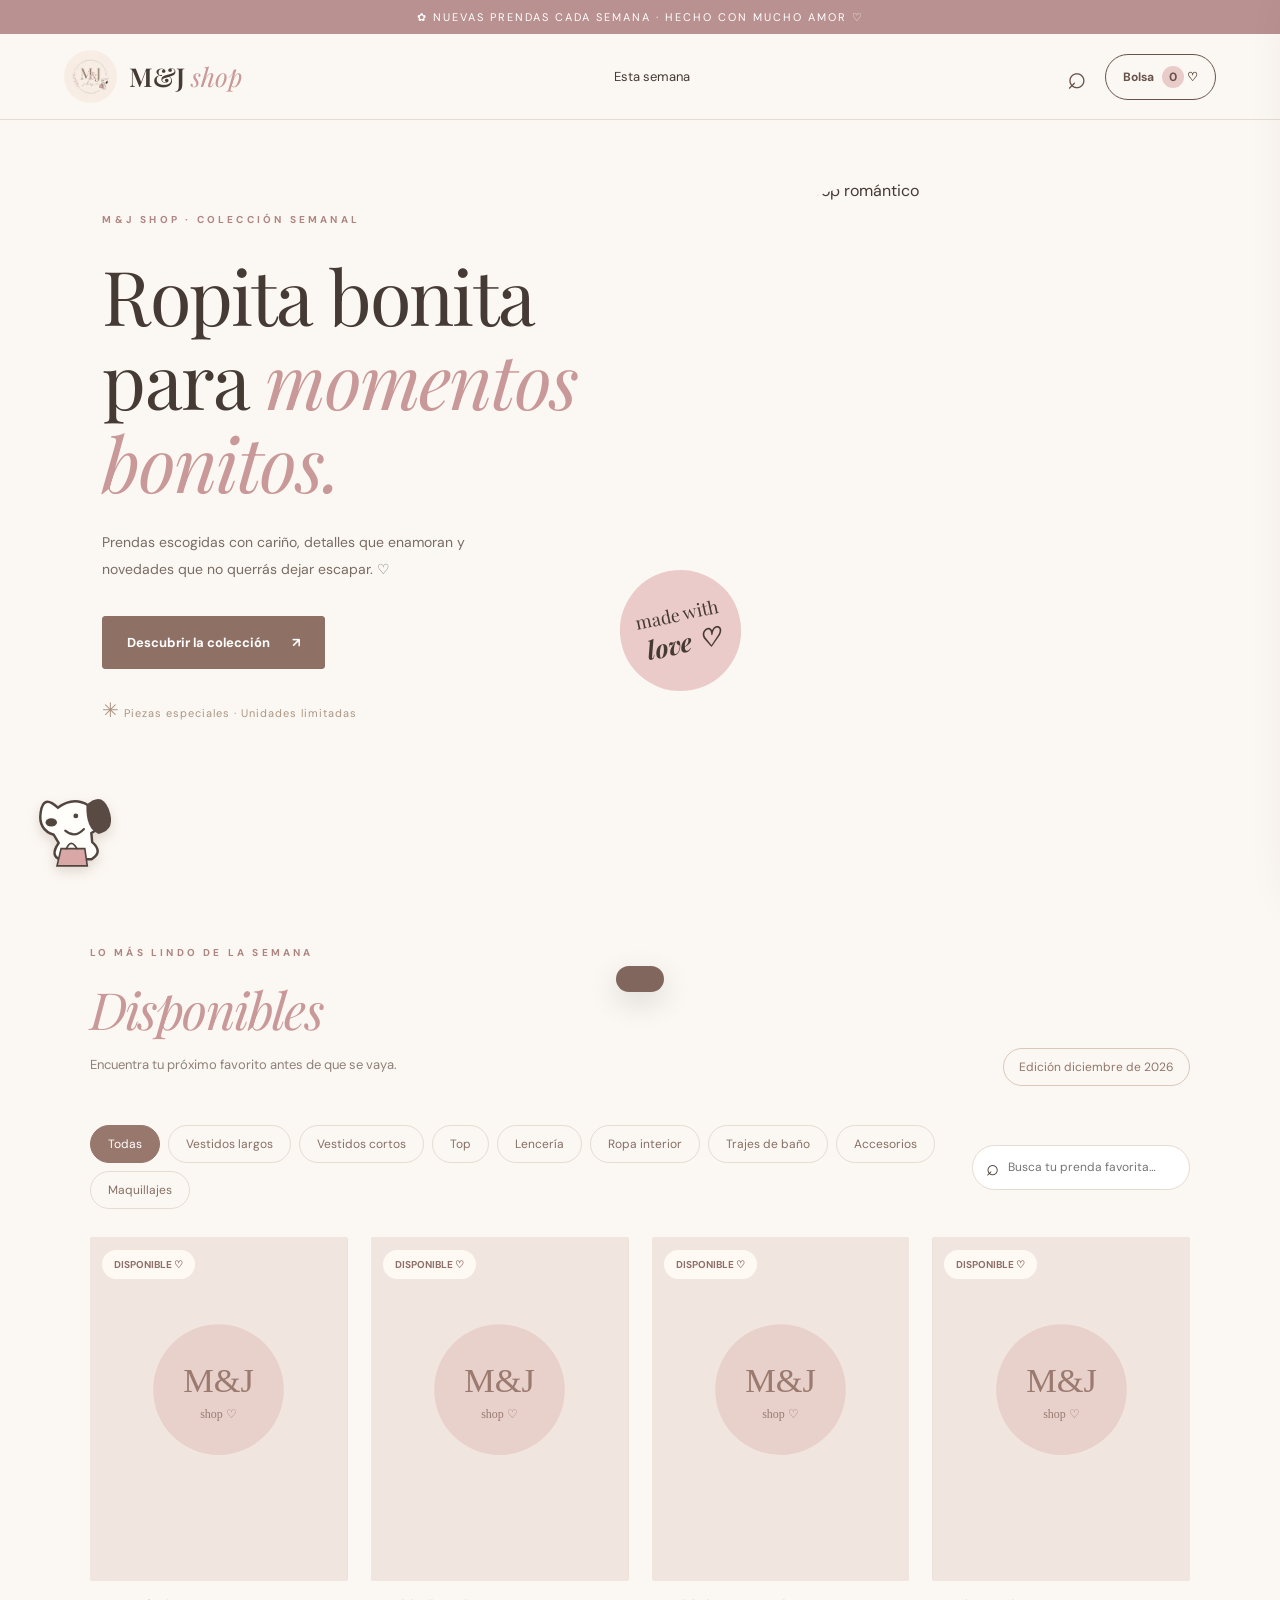
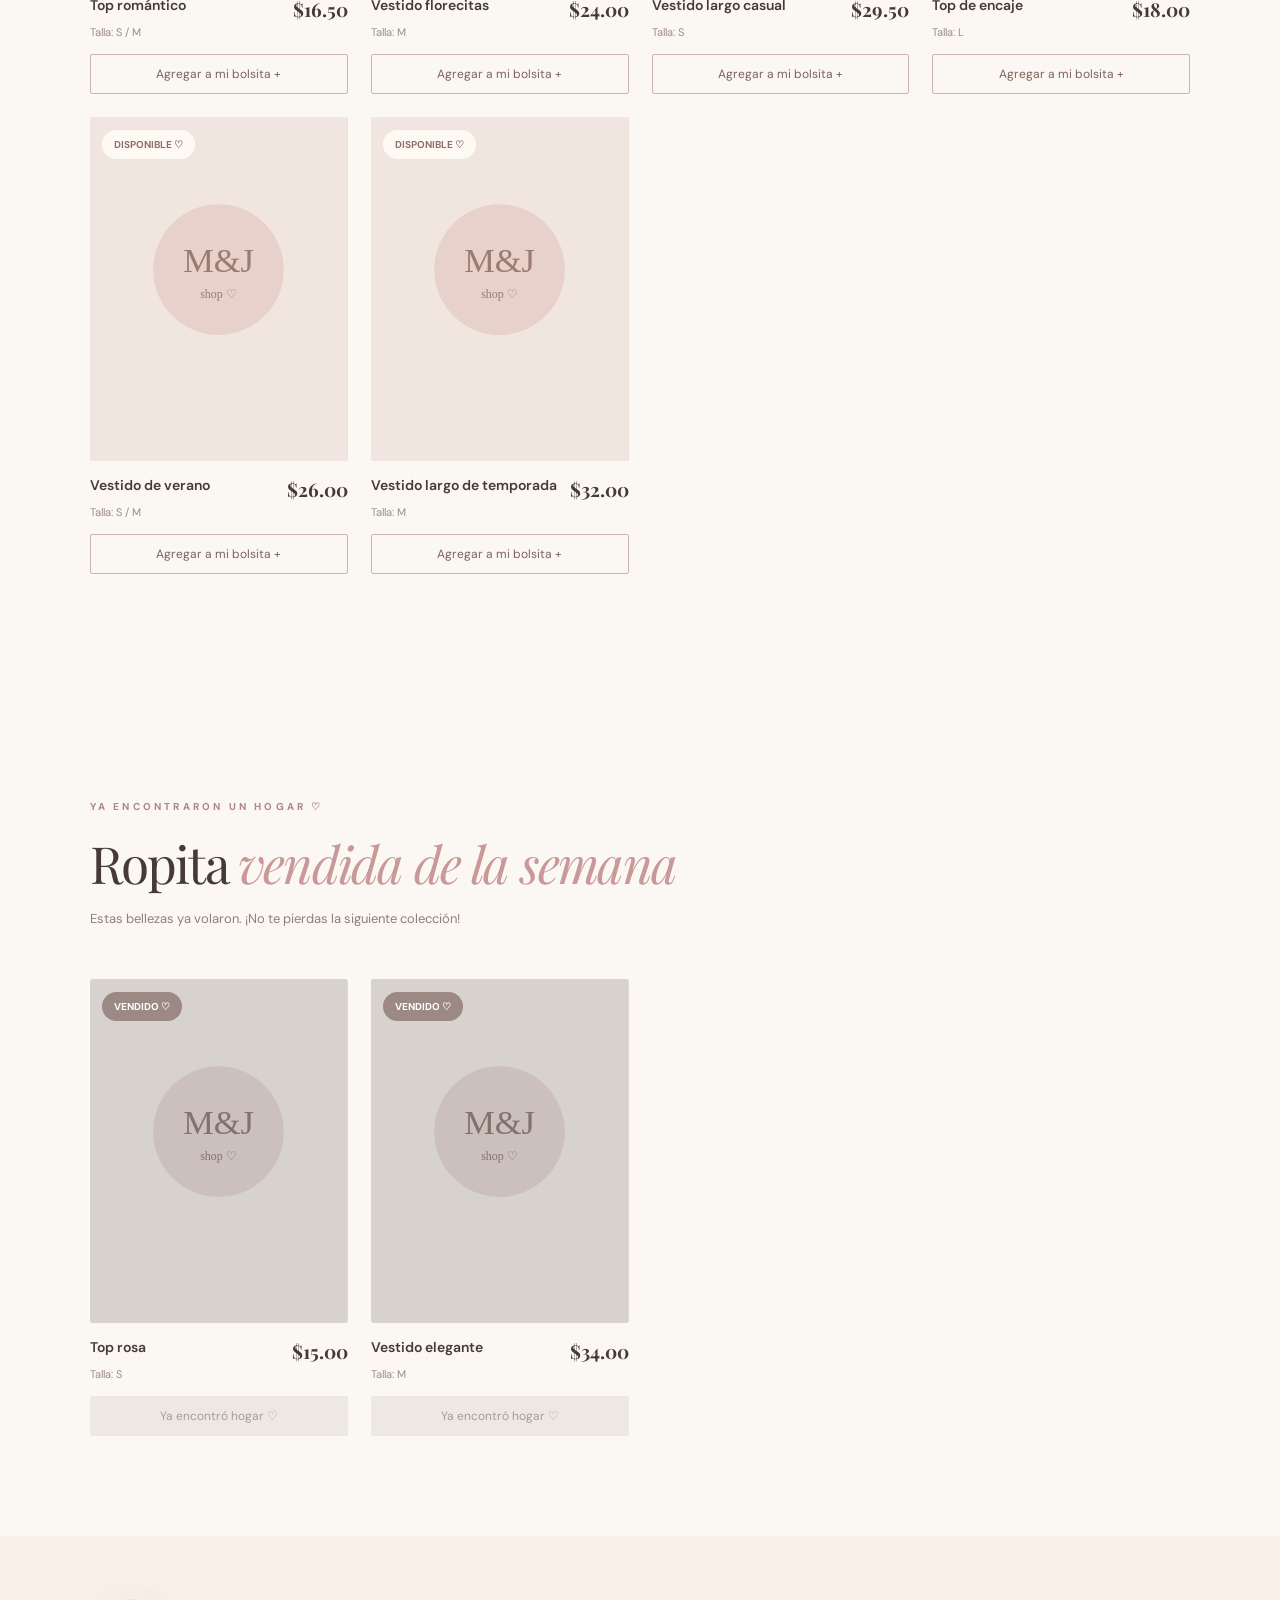
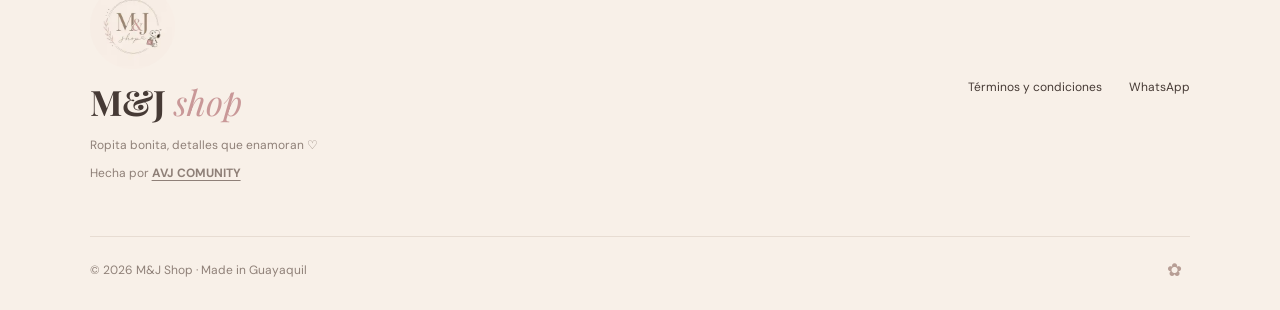
==== index.html @ 58fab2b7 "Polish M&J Shop: stock quantities, product cart, native GitHub favicons and simplified copy" ====
<!doctype html>
<html lang="es"><head><meta charset="UTF-8"><meta name="viewport" content="width=device-width, initial-scale=1"><meta name="theme-color" content="#f7f0e9"><meta name="description" content="M&J Shop: prendas lindas, hallazgos únicos y novedades cada semana. Consulta y aparta tus favoritos por WhatsApp."><title>M&J Shop — Ropita que enamora</title><link rel="stylesheet" href="styles.css"><link rel="preconnect" href="https://images.unsplash.com"><link rel="icon" href="favicon/favicon.ico" sizes="any"><link rel="icon" type="image/png" sizes="32x32" href="favicon/favicon-32x32.png"><link rel="icon" type="image/png" sizes="16x16" href="favicon/favicon-16x16.png"><link rel="apple-touch-icon" sizes="180x180" href="favicon/apple-touch-icon.png"><link rel="manifest" href="favicon/site.webmanifest"></head>
<body><div class="announcement">✿ Nuevas prendas cada semana · Hecho con mucho amor ♡</div>
<header class="topbar"><a class="brand" href="#inicio" aria-label="M y J Shop, inicio"><img class="shop-logo" src="images/logo-original.svg" onerror="this.onerror=null;this.src='images/logo.svg'" alt="Logo M&J Shop"><span>M&J <em>shop</em></span></a><nav class="desktop-nav"><a href="#coleccion">Esta semana</a></nav><div class="actions"><button class="iconbtn" id="searchBtn" aria-label="Buscar">⌕</button><button class="cartbtn" id="cartBtn" aria-label="Abrir carrito">Bolsa <span id="cartCount">0</span> ♡</button></div></header>
<main id="inicio"><section class="hero"><div class="hero-copy"><span class="eyebrow">M&J SHOP · COLECCIÓN SEMANAL</span><h1>Ropita bonita para <i>momentos bonitos.</i></h1><p>Prendas escogidas con cariño, detalles que enamoran y novedades que no querrás dejar escapar. ♡</p><a class="primary" href="#coleccion">Descubrir la colección <span>↗</span></a><div class="hero-note"><span class="sparkle">✳</span> Piezas especiales · Unidades limitadas</div></div><div class="hero-visual"><a class="hero-product-link" id="heroProductLink" href="#coleccion" aria-label="Ver prenda destacada"><img id="heroProductImage" alt="Prenda destacada de esta semana" src="https://images.unsplash.com/photo-1483985988355-763728e1935b?w=1200&amp;q=85&amp;auto=format&amp;fit=crop"></a><div class="hero-sticker">made with<br><strong>love ♡</strong></div></div></section>

<section class="collection section" id="coleccion"><div class="section-heading"><div><span class="eyebrow">LO MÁS LINDO DE LA SEMANA</span><h2><em>Disponibles</em></h2><p>Encuentra tu próximo favorito antes de que se vaya.</p></div><span class="week-tag" id="weekLabel">Colección semanal</span></div><div class="toolbar"><div class="filters" id="filters"></div><label class="search-wrap">⌕ <input id="searchInput" type="search" placeholder="Busca tu prenda favorita…" aria-label="Buscar productos"></label></div><div class="product-grid" id="productGrid"></div><p class="empty" id="emptyProducts" hidden>No encontramos prendas con ese nombre ♡</p></section>

<section class="section sold" id="vendidos"><div class="section-heading"><div><span class="eyebrow">YA ENCONTRARON UN HOGAR ♡</span><h2>Ropita <em>vendida de la semana</em></h2><p>Estas bellezas ya volaron. ¡No te pierdas la siguiente colección!</p></div></div><div class="product-grid" id="soldGrid"></div><p class="empty" id="emptySold" hidden>Todavía no hay prendas vendidas. ♡</p></section>
</main>
<footer><div class="footer-top"><div><img class="footer-logo shop-logo" src="images/logo-original.svg" alt="Logo original de M&J Shop"><strong>M&J <i>shop</i></strong><p>Ropita bonita, detalles que enamoran ♡</p><p class="credit">Hecha por <a href="https://avjcomunity.com/" target="_blank" rel="noopener noreferrer">AVJ COMUNITY</a></p></div><div class="footer-links"><a href="terminos.html">Términos y condiciones</a><a href="https://wa.me/593962649242" target="_blank" rel="noopener noreferrer">WhatsApp</a></div></div><div class="footer-bottom"><span>© <span id="year"></span> M&J Shop · Made in Guayaquil</span><a href="admin.html" class="admin-access" aria-label="Acceso a administración">✿</a></div></footer>
<button id="mascot" class="mascot" title="Muéveme por la página ♡" aria-label="Snoopy movible"><img src="https://th.bing.com/th/id/R.6a2e424afc11b242599c8f81e763fe50?rik=jATXMOACWiqFMg&amp;pid=ImgRaw&amp;r=0" alt="Snoopy con bolsa de compras" draggable="false" onerror="this.onerror=null;this.src='images/mascota.svg'"></button>
<div class="overlay" id="overlay" hidden></div><aside class="drawer" id="cartDrawer" role="dialog" aria-modal="true" aria-label="Tu carrito" aria-hidden="true"><div class="drawer-head"><div><span class="eyebrow">TUS FAVORITOS</span><h2>Mi bolsita ♡</h2></div><button class="close" id="closeCart" aria-label="Cerrar carrito">×</button></div><div id="cartItems" class="cart-items"></div><div class="cart-footer"><div class="total"><span>Total estimado</span><strong id="cartTotal">$0.00</strong></div><p class="fineprint">La disponibilidad se confirma por WhatsApp. Agregar al carrito no reserva una prenda.</p><button class="primary full" id="checkoutBtn">Consultar por WhatsApp ↗</button></div></aside>
<div class="toast" id="toast" role="status" aria-live="polite"></div><script src="app.js" defer></script></body></html>
---- styles.css ----
@import url('https://fonts.googleapis.com/css2?family=DM+Sans:wght@400;500;600;700&family=Playfair+Display:ital,wght@0,400;0,500;0,600;1,400;1,500&display=swap');:root{--cream:#fbf7f2;--ivory:#f6eee6;--pink:#c99898;--rose:#e9ccca;--brown:#68534a;--taupe:#ac9683;--ink:#463a35;--line:#e7dcd2;--white:#fffefa}*{box-sizing:border-box}html{scroll-behavior:smooth}body{margin:0;color:var(--ink);background:var(--cream);font-family:'DM Sans',sans-serif;-webkit-font-smoothing:antialiased}button,input,select{font:inherit}button{cursor:pointer}a{color:inherit;text-decoration:none}img{max-width:100%;display:block}button:focus-visible,a:focus-visible,input:focus-visible,select:focus-visible{outline:3px solid var(--pink);outline-offset:3px}[hidden]{display:none!important}.announcement{background:#b99190;color:white;text-align:center;padding:10px 12px;font-size:11px;letter-spacing:2px;text-transform:uppercase}.topbar{height:86px;display:flex;justify-content:space-between;align-items:center;padding:0 clamp(20px,5vw,94px);background:rgba(251,247,242,.97);border-bottom:1px solid var(--line);position:sticky;top:0;z-index:30;backdrop-filter:blur(12px)}.brand{display:flex;align-items:center;gap:12px}.brand img{width:53px;height:53px;object-fit:contain;border-radius:50%}.brand span{font-family:'Playfair Display',serif;font-size:26px;font-weight:600}.brand em,.footer-top i{font-weight:400;color:var(--pink)}.desktop-nav{display:flex;gap:36px;font-size:13px}.desktop-nav a:hover,.footer-links a:hover{color:var(--pink)}.actions{display:flex;align-items:center;gap:12px}.iconbtn{border:0;background:none;font-size:33px;color:var(--brown);line-height:1}.cartbtn{border:1px solid var(--brown);border-radius:100px;background:transparent;padding:11px 17px;color:var(--brown);font-size:12px;font-weight:700;white-space:nowrap}.cartbtn span{background:var(--rose);border-radius:100px;display:inline-flex;align-items:center;justify-content:center;min-width:22px;height:22px;margin-left:5px}.hero{max-width:1600px;margin:auto;min-height:645px;display:grid;grid-template-columns:1fr 1fr;gap:30px;padding:60px clamp(20px,8vw,140px) 80px;align-items:center}.hero-copy{padding-right:35px}.eyebrow{font-size:10px;letter-spacing:3.2px;color:#af8582;font-weight:700}.hero h1,.section h2,.feature h2,.cta h2{font-family:'Playfair Display',serif;font-weight:400;letter-spacing:-1.8px}.hero h1{font-size:clamp(53px,5.9vw,94px);line-height:1.11;margin:25px 0}.hero h1 i,.section h2 em,.feature h2 em{font-weight:400;color:var(--pink)}.hero-copy>p{line-height:1.9;max-width:420px;color:#796c64;font-size:14px;margin-bottom:34px}.primary{background:#8f7065;color:#fff;border:1px solid #8f7065;border-radius:3px;padding:17px 24px;display:inline-flex;justify-content:center;align-items:center;gap:22px;font-size:13px;font-weight:700;transition:background .2s,transform .2s}.primary:hover{background:#75564d;transform:translateY(-2px)}.hero-note{font-size:11px;letter-spacing:1px;color:var(--taupe);margin-top:28px}.sparkle{font-size:20px}.hero-visual{position:relative;height:570px;border-radius:47% 47% 5px 5px;overflow:visible}.hero-visual>img{height:100%;width:100%;object-fit:cover;border-radius:47% 47% 5px 5px;filter:saturate(.68)}.hero-sticker{position:absolute;left:-42px;bottom:52px;background:#eacbc9;border:7px solid var(--cream);width:135px;height:135px;border-radius:50%;display:flex;flex-direction:column;align-items:center;justify-content:center;font-family:'Playfair Display',serif;font-size:18px;transform:rotate(-12deg);text-align:center}.hero-sticker strong{font-size:25px;font-style:italic}.hero-caption{position:absolute;bottom:-27px;right:0;font-size:9px;letter-spacing:3px;color:var(--taupe)}.little-strip{display:flex;justify-content:space-around;gap:16px;flex-wrap:wrap;background:#f0e3da;padding:21px 20px;font-size:11px;letter-spacing:2px;text-transform:uppercase;color:#9d7f75}.section{padding:110px clamp(20px,7vw,120px);max-width:1600px;margin:auto;scroll-margin-top:80px}.section-heading{display:flex;justify-content:space-between;align-items:end;gap:15px;margin-bottom:39px}.section h2{font-size:clamp(37px,4vw,58px);margin:14px 0 12px}.section-heading p{font-size:13px;color:#8f8078}.flower{font-size:27px;color:var(--pink);vertical-align:top}.week-tag{font-size:12px;border:1px solid #dbc8bd;padding:10px 15px;border-radius:100px;color:#91776a;white-space:nowrap}.toolbar{display:flex;justify-content:space-between;align-items:center;gap:20px;margin-bottom:28px}.filters{display:flex;gap:8px;flex-wrap:wrap}.filter{border:1px solid var(--line);background:transparent;color:#866f65;border-radius:100px;padding:10px 17px;font-size:12px}.filter.active,.filter:hover{background:#98776d;border-color:#98776d;color:white}.search-wrap{display:flex;align-items:center;gap:7px;background:white;border:1px solid var(--line);border-radius:100px;padding:7px 13px;font-size:22px}.search-wrap input{border:0;outline:0;background:transparent;min-width:155px;width:170px;font-size:12px}.product-grid{display:grid;grid-template-columns:repeat(4,minmax(0,1fr));gap:23px}.product{min-width:0}.product-photo{position:relative;overflow:hidden;aspect-ratio:3/4;background:#e9ded5;border-radius:3px}.product-photo img{width:100%;height:100%;object-fit:cover;transition:transform .5s}.product:hover .product-photo img{transform:scale(1.045)}.chip{position:absolute;left:12px;top:13px;background:#fff9f4;color:#8e706a;border-radius:100px;padding:8px 12px;font-size:10px;font-weight:700}.chip.sold-chip{background:#9d8984;color:#fff}.product-details{display:flex;justify-content:space-between;align-items:start;gap:8px;margin-top:15px}.product h3{font-size:14px;font-weight:600;margin:0 0 6px}.product small{font-size:11px;color:#9f8c84}.product-price{font-family:'Playfair Display',serif;font-size:19px;white-space:nowrap}.product-add{margin-top:13px;width:100%;background:transparent;border:1px solid #ccb6ac;padding:11px;font-size:12px;color:#806258;border-radius:2px;transition:.2s}.product-add:hover{background:var(--pink);color:white;border-color:var(--pink)}.product-add:disabled{cursor:not-allowed;color:#a89c95;background:#eee8e4;border-color:#eee8e4}.empty{text-align:center;padding:40px;color:#9e7d75}.feature{background:#efe1d7;display:grid;grid-template-columns:1fr 1fr;align-items:center;gap:60px;padding:90px clamp(30px,13vw,200px)}.feature-mark{height:300px;border:1px solid #bea49a;border-radius:50%;max-width:390px;display:flex;align-items:center;justify-content:center;font-family:'Playfair Display',serif;font-size:clamp(72px,10vw,145px);color:#9a7b6f;box-shadow:0 0 0 11px #efe1d7,0 0 0 12px #bea49a}.feature-mark span{color:#c99898;font-size:.65em}.feature h2{font-size:clamp(39px,4vw,63px);line-height:1.25;margin:15px 0}.feature p{font-size:14px;line-height:2;max-width:440px;color:#806e65}.textlink{border-bottom:1px solid #8f7065;display:inline-block;padding-bottom:5px;margin-top:16px;font-size:13px}.sold{padding-bottom:100px}.sold .product-photo img{filter:grayscale(.45) brightness(.91)}.cta{background:#e8cfcd;text-align:center;padding:70px 20px 85px}.cta>span{font-size:38px;color:#fff}.cta h2{font-size:clamp(33px,4vw,50px);margin:12px 0}.cta p{font-size:13px;margin-bottom:25px;color:#856c65}footer{padding:48px clamp(20px,7vw,120px) 20px;background:#f8f0e8}.footer-top,.footer-bottom{display:flex;justify-content:space-between;gap:20px;align-items:center}.footer-top strong{font-family:'Playfair Display',serif;font-size:35px}.footer-top p,.footer-bottom{font-size:12px;color:#8f8078}.footer-links{display:flex;gap:27px;font-size:12px}.footer-bottom{border-top:1px solid var(--line);margin-top:45px;padding-top:13px}.admin-access{background:none;border:0;color:#b79e95;padding:8px;font-size:18px}.mascot{position:fixed;z-index:32;bottom:24px;left:24px;width:98px;background:transparent;border:0;touch-action:none;cursor:grab;filter:drop-shadow(0 5px 6px #7f625133)}.mascot svg{width:88px}.mascot>span{position:absolute;right:-8px;top:2px;color:#b47f80;font-size:12px;font-weight:700}.mascot:active{cursor:grabbing}.overlay{position:fixed;inset:0;background:#36282185;z-index:39}.drawer{position:fixed;right:0;top:0;height:100dvh;width:min(455px,100vw);background:var(--cream);z-index:40;display:flex;flex-direction:column;transform:translateX(105%);transition:transform .3s;box-shadow:-12px 0 45px #36282112}.drawer.open{transform:translateX(0)}.drawer-head{padding:34px 28px 20px;border-bottom:1px solid var(--line);display:flex;justify-content:space-between}.drawer-head h2,.modal h2{font:400 36px 'Playfair Display',serif;margin:10px 0}.close{border:0;background:none;color:var(--brown);font-size:30px;align-self:start}.cart-items{flex:1;overflow:auto;padding:20px 28px}.cart-row{display:flex;gap:16px;border-bottom:1px solid var(--line);padding:14px 0}.cart-row img{width:82px;height:100px;object-fit:cover;background:#eee}.cart-row>div{flex:1}.cart-row h4{margin:3px 0 8px;font-size:14px}.cart-row p{margin:0 0 8px;font-size:12px;color:#89776e}.remove{border:0;background:none;padding:5px 0;color:#bf8e8c;text-decoration:underline;font-size:11px}.cart-footer{border-top:1px solid var(--line);padding:23px 28px 30px}.total{display:flex;justify-content:space-between;font-size:14px}.total strong{font:500 22px 'Playfair Display',serif}.fineprint{font-size:11px;line-height:1.6;color:#98847c}.full{width:100%}.full:disabled{opacity:.45;cursor:not-allowed}.modal{position:fixed;z-index:42;left:50%;top:50%;transform:translate(-50%,-44%) scale(.98);max-height:min(88dvh,850px);overflow:auto;width:min(700px,calc(100vw - 24px));border-radius:12px;background:var(--cream);padding:27px;opacity:0;pointer-events:none;transition:.25s}.modal.open{opacity:1;transform:translate(-50%,-50%) scale(1);pointer-events:auto}.admin-header{display:flex;justify-content:space-between}.admin-warning{padding:12px;background:#f3e5dc;border-left:3px solid #c28d82;font-size:12px;line-height:1.6}.admin-form label{display:flex;flex-direction:column;gap:7px;font-size:12px;font-weight:700;margin:12px 0;color:#775b53}.admin-form input,.admin-form select{width:100%;border:1px solid #ddcec4;background:white;padding:12px;border-radius:5px;color:#55433e}.two{display:grid;grid-template-columns:1fr 1fr;gap:14px}.admin-buttons{display:flex;gap:9px;margin:16px 0}.secondary{border:1px solid #bda49a;background:none;color:#80655c;padding:12px 16px}.modal h3{font-family:'Playfair Display',serif;font-size:24px;font-weight:400}.admin-list{max-height:280px;overflow:auto}.admin-row{display:flex;align-items:center;gap:12px;border-bottom:1px solid var(--line);padding:9px 0;font-size:12px}.admin-row img{width:42px;height:52px;object-fit:cover;background:#eee}.admin-row>div{flex:1}.admin-row strong{display:block;margin-bottom:4px}.admin-row button{border:1px solid var(--line);background:#fff;padding:8px;font-size:11px}.reset{margin-top:22px;background:none;border:0;color:#b3817b;font-size:12px;text-decoration:underline}.toast{position:fixed;z-index:60;left:50%;bottom:28px;transform:translate(-50%,120px);background:#80665d;color:#fff;border-radius:100px;padding:13px 24px;font-size:12px;box-shadow:0 10px 30px #0002;transition:transform .3s;max-width:90vw;text-align:center}.toast.show{transform:translate(-50%,0)}body.locked{overflow:hidden}@media(max-width:1100px){.hero{padding-left:5vw;padding-right:5vw}.product-grid{grid-template-columns:repeat(3,minmax(0,1fr))}.hero h1{font-size:clamp(48px,6vw,70px)}}@media(max-width:760px){.topbar{height:70px;padding:0 16px}.brand img{width:39px;height:39px}.brand span{font-size:21px}.desktop-nav,.iconbtn{display:none}.cartbtn{padding:9px;font-size:11px}.announcement{font-size:9px;letter-spacing:1px}.hero{grid-template-columns:1fr;padding:50px 25px 60px;gap:40px}.hero-copy{padding-right:0}.hero h1{font-size:clamp(52px,11vw,75px)}.hero-copy>p{font-size:13px}.hero-visual{height:440px;width:calc(100% - 25px);margin-left:25px}.hero-sticker{left:-37px;width:105px;height:105px;font-size:15px}.hero-sticker strong{font-size:21px}.little-strip{font-size:9px;padding:16px}.little-strip span:last-child{display:none}.section{padding:68px 19px}.section-heading{align-items:start}.section h2{font-size:40px}.week-tag{display:none}.toolbar{flex-direction:column;align-items:stretch}.filters{flex-wrap:nowrap;overflow-x:auto;padding-bottom:6px}.filter{white-space:nowrap}.search-wrap input{width:100%}.product-grid{grid-template-columns:repeat(2,minmax(0,1fr));gap:13px}.product h3{font-size:12px}.product-price{font-size:16px}.product-details{gap:3px}.product-photo .chip{font-size:9px;padding:7px}.feature{grid-template-columns:1fr;padding:58px 35px;gap:40px}.feature-mark{height:235px;width:290px;margin:auto}.feature h2{font-size:42px}.footer-top{align-items:start}.footer-links{flex-direction:column;gap:13px}.mascot{bottom:12px;left:8px;width:73px}.mascot svg{width:66px}.modal{padding:17px}.two{gap:8px}}@media(max-width:390px){.brand span{font-size:18px}.cartbtn{font-size:10px}.hero h1{font-size:48px}.section h2{font-size:34px}.product-details{flex-wrap:wrap}.product-price{width:100%}}@media(prefers-reduced-motion:reduce){*,*:before,*:after{scroll-behavior:auto!important;transition:none!important}}
/* M&J v2: navegación y Snoopy */
.mascot img{width:90px;max-width:none;max-height:110px;object-fit:contain;user-select:none;-webkit-user-drag:none}.admin-access{display:inline-flex;align-items:center;justify-content:center;text-decoration:none}.footer-links{flex-wrap:wrap}.sold{scroll-margin-top:95px}@media(max-width:760px){.mascot img{width:67px;max-height:85px}.footer-links{gap:12px}}

/* v3 details, floating hearts, hero feature and management */
.hero-product-link{display:block;width:100%;height:100%;overflow:hidden;border-radius:47% 47% 5px 5px}.hero-product-link img{width:100%;height:100%;object-fit:cover}.hero-visual>img{display:none}.product-photo-link{display:block;width:100%;height:100%}.product-photo-link img{width:100%;height:100%;object-fit:cover}.product-photo .chip{pointer-events:none}.mascot>span{display:none!important}.floating-heart{position:fixed;z-index:65;color:#c88c9a;font-size:24px;pointer-events:none;animation:heart-burst 1.45s ease-out both}@keyframes heart-burst{from{opacity:1;transform:translate(0,0) scale(.7)}to{opacity:0;transform:translate(var(--drift),-130px) scale(1.7)}}.credit{font-size:12px;margin:10px 0}.credit a{font-weight:700;text-decoration:underline;text-underline-offset:3px}.admin-extra{display:grid;grid-template-columns:1fr 1fr;gap:25px;margin-top:28px}.manage-card{background:#fffaf6;border:1px solid var(--line);padding:25px;border-radius:14px}.manage-card h2{font:400 27px 'Playfair Display',serif}.manage-card p{font-size:12px;line-height:1.8;color:#817168}.admin-inline{display:flex;gap:9px;flex-wrap:wrap;align-items:center;margin-bottom:20px}.admin-inline input{flex:1;min-width:160px;border:1px solid #ddcec4;background:#fff;padding:12px;border-radius:5px}.favicon-preview{height:70px;max-width:100px;object-fit:contain;margin:12px 0}.logo-preview{width:140px;height:140px;object-fit:contain;border-radius:50%;margin-top:14px}@media(max-width:800px){.admin-extra{grid-template-columns:1fr}}

.footer-logo{width:85px;height:85px;object-fit:contain;display:block;margin-bottom:9px;border-radius:50%}.product h3 a:hover{text-decoration:underline;text-underline-offset:3px}.hero-product-link:focus-visible,.product-photo-link:focus-visible{outline:3px solid #c99898;outline-offset:-3px}
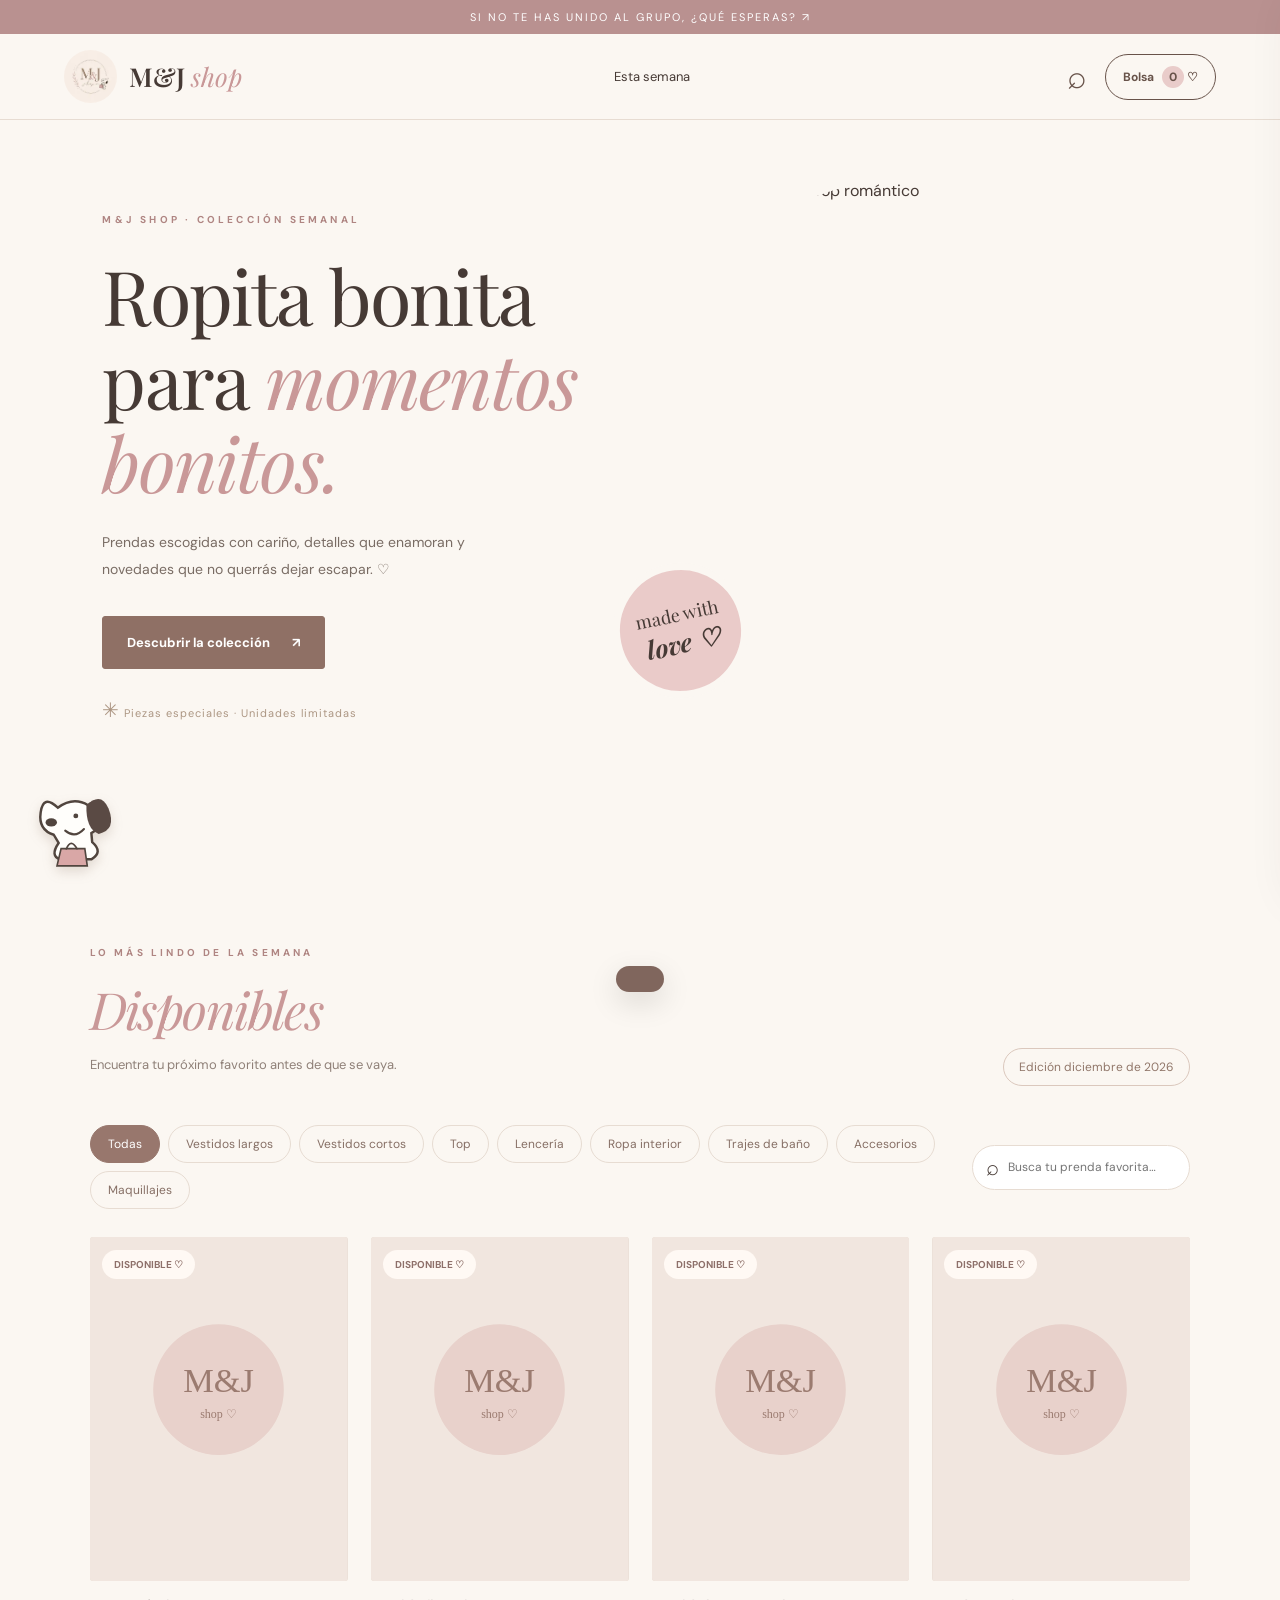
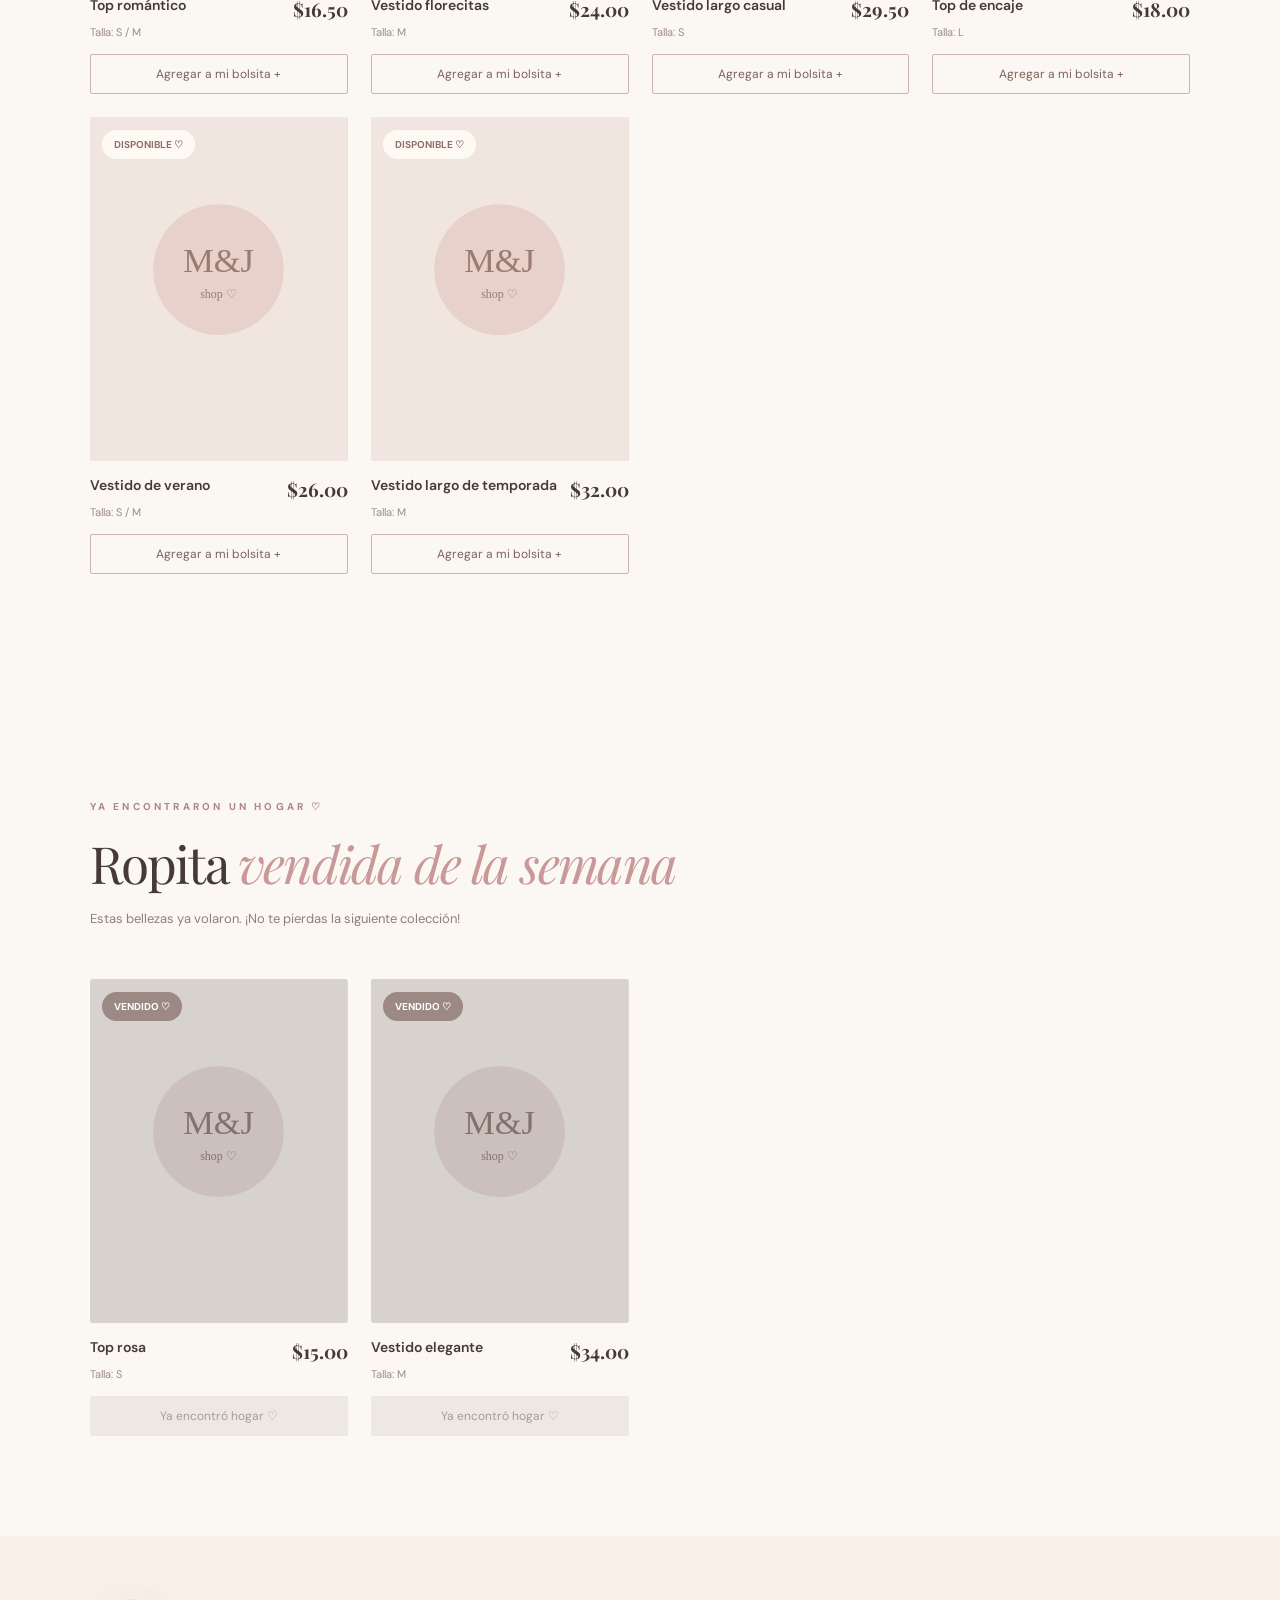
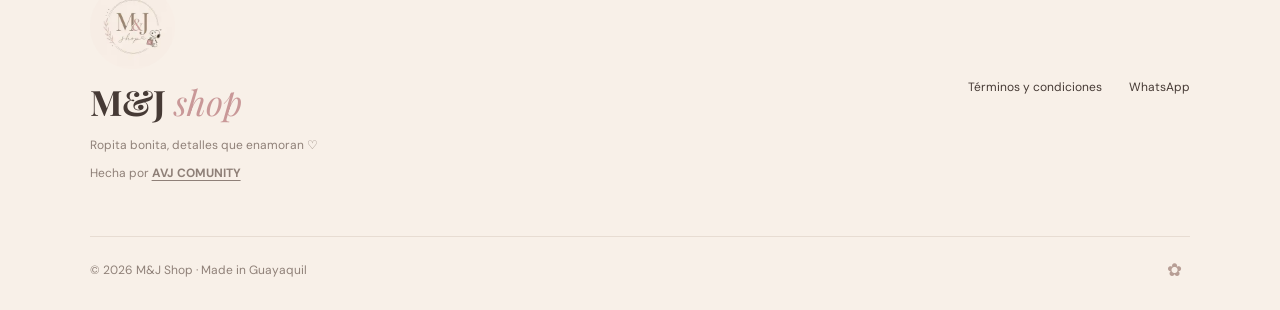
==== commit d88e66e2: "Update WhatsApp group banner, product feedback and bold detail price" ====
--- a/index.html
+++ b/index.html
@@ -1,6 +1,6 @@
 <!doctype html>
 <html lang="es"><head><meta charset="UTF-8"><meta name="viewport" content="width=device-width, initial-scale=1"><meta name="theme-color" content="#f7f0e9"><meta name="description" content="M&J Shop: prendas lindas, hallazgos únicos y novedades cada semana. Consulta y aparta tus favoritos por WhatsApp."><title>M&J Shop — Ropita que enamora</title><link rel="stylesheet" href="styles.css"><link rel="preconnect" href="https://images.unsplash.com"><link rel="icon" href="favicon/favicon.ico" sizes="any"><link rel="icon" type="image/png" sizes="32x32" href="favicon/favicon-32x32.png"><link rel="icon" type="image/png" sizes="16x16" href="favicon/favicon-16x16.png"><link rel="apple-touch-icon" sizes="180x180" href="favicon/apple-touch-icon.png"><link rel="manifest" href="favicon/site.webmanifest"></head>
-<body><div class="announcement">✿ Nuevas prendas cada semana · Hecho con mucho amor ♡</div>
+<body><div class="announcement"><a href="https://chat.whatsapp.com/Izq2CnMdL0oExBjf85Xa9x?s=sw&amp;p=a&amp;iam=2" target="_blank" rel="noopener noreferrer">Si no te has unido al grupo, ¿qué esperas? <span aria-hidden="true">↗</span></a></div>
 <header class="topbar"><a class="brand" href="#inicio" aria-label="M y J Shop, inicio"><img class="shop-logo" src="images/logo-original.svg" onerror="this.onerror=null;this.src='images/logo.svg'" alt="Logo M&J Shop"><span>M&J <em>shop</em></span></a><nav class="desktop-nav"><a href="#coleccion">Esta semana</a></nav><div class="actions"><button class="iconbtn" id="searchBtn" aria-label="Buscar">⌕</button><button class="cartbtn" id="cartBtn" aria-label="Abrir carrito">Bolsa <span id="cartCount">0</span> ♡</button></div></header>
 <main id="inicio"><section class="hero"><div class="hero-copy"><span class="eyebrow">M&J SHOP · COLECCIÓN SEMANAL</span><h1>Ropita bonita para <i>momentos bonitos.</i></h1><p>Prendas escogidas con cariño, detalles que enamoran y novedades que no querrás dejar escapar. ♡</p><a class="primary" href="#coleccion">Descubrir la colección <span>↗</span></a><div class="hero-note"><span class="sparkle">✳</span> Piezas especiales · Unidades limitadas</div></div><div class="hero-visual"><a class="hero-product-link" id="heroProductLink" href="#coleccion" aria-label="Ver prenda destacada"><img id="heroProductImage" alt="Prenda destacada de esta semana" src="https://images.unsplash.com/photo-1483985988355-763728e1935b?w=1200&amp;q=85&amp;auto=format&amp;fit=crop"></a><div class="hero-sticker">made with<br><strong>love ♡</strong></div></div></section>
 
--- a/styles.css
+++ b/styles.css
@@ -6,3 +6,6 @@
 .hero-product-link{display:block;width:100%;height:100%;overflow:hidden;border-radius:47% 47% 5px 5px}.hero-product-link img{width:100%;height:100%;object-fit:cover}.hero-visual>img{display:none}.product-photo-link{display:block;width:100%;height:100%}.product-photo-link img{width:100%;height:100%;object-fit:cover}.product-photo .chip{pointer-events:none}.mascot>span{display:none!important}.floating-heart{position:fixed;z-index:65;color:#c88c9a;font-size:24px;pointer-events:none;animation:heart-burst 1.45s ease-out both}@keyframes heart-burst{from{opacity:1;transform:translate(0,0) scale(.7)}to{opacity:0;transform:translate(var(--drift),-130px) scale(1.7)}}.credit{font-size:12px;margin:10px 0}.credit a{font-weight:700;text-decoration:underline;text-underline-offset:3px}.admin-extra{display:grid;grid-template-columns:1fr 1fr;gap:25px;margin-top:28px}.manage-card{background:#fffaf6;border:1px solid var(--line);padding:25px;border-radius:14px}.manage-card h2{font:400 27px 'Playfair Display',serif}.manage-card p{font-size:12px;line-height:1.8;color:#817168}.admin-inline{display:flex;gap:9px;flex-wrap:wrap;align-items:center;margin-bottom:20px}.admin-inline input{flex:1;min-width:160px;border:1px solid #ddcec4;background:#fff;padding:12px;border-radius:5px}.favicon-preview{height:70px;max-width:100px;object-fit:contain;margin:12px 0}.logo-preview{width:140px;height:140px;object-fit:contain;border-radius:50%;margin-top:14px}@media(max-width:800px){.admin-extra{grid-template-columns:1fr}}
 
 .footer-logo{width:85px;height:85px;object-fit:contain;display:block;margin-bottom:9px;border-radius:50%}.product h3 a:hover{text-decoration:underline;text-underline-offset:3px}.hero-product-link:focus-visible,.product-photo-link:focus-visible{outline:3px solid #c99898;outline-offset:-3px}
+
+/* Shop v4 */
+.admin-extra{grid-template-columns:1fr}.stock-status{font-size:clamp(17px,2vw,23px);font-weight:700;color:#8f7065;margin:19px 0 12px}.detail-feedback{font-size:13px;color:#826b62;margin-top:13px;line-height:1.5}.detail-feedback[hidden]{display:none!important}
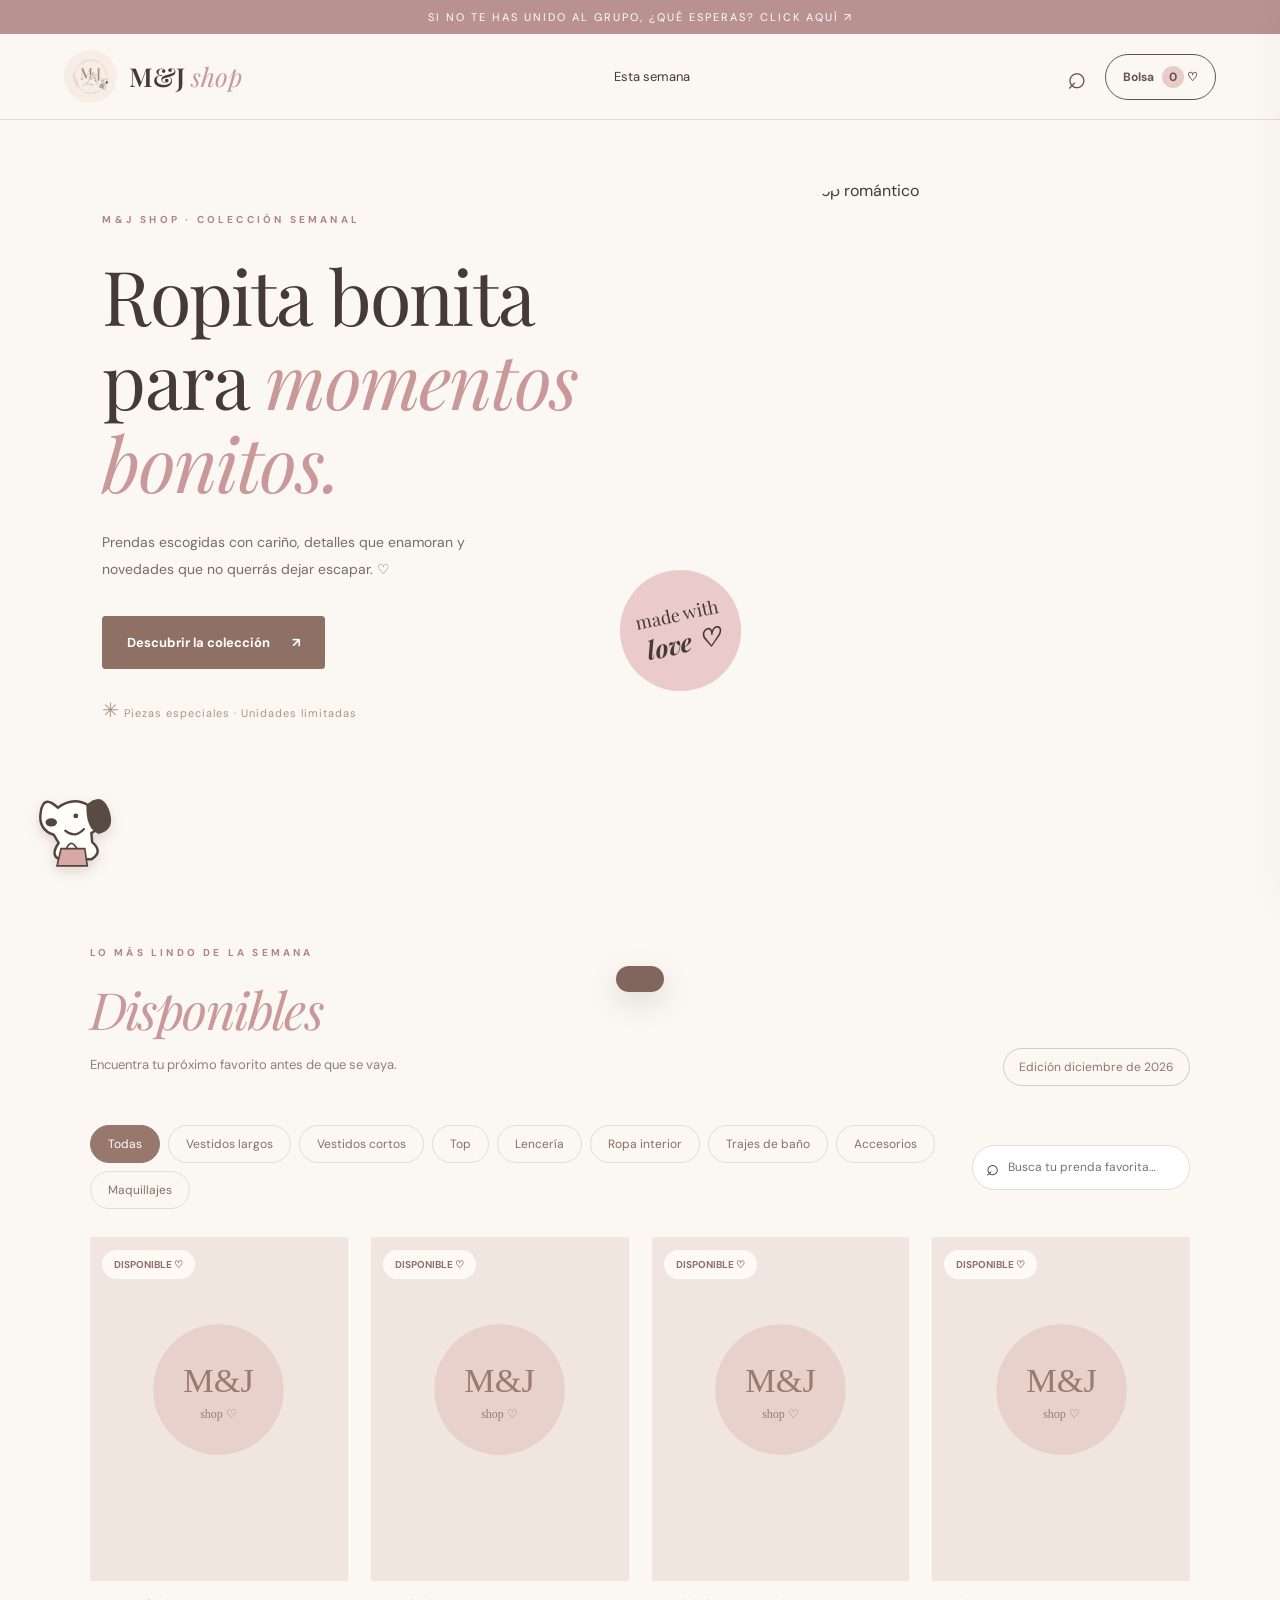
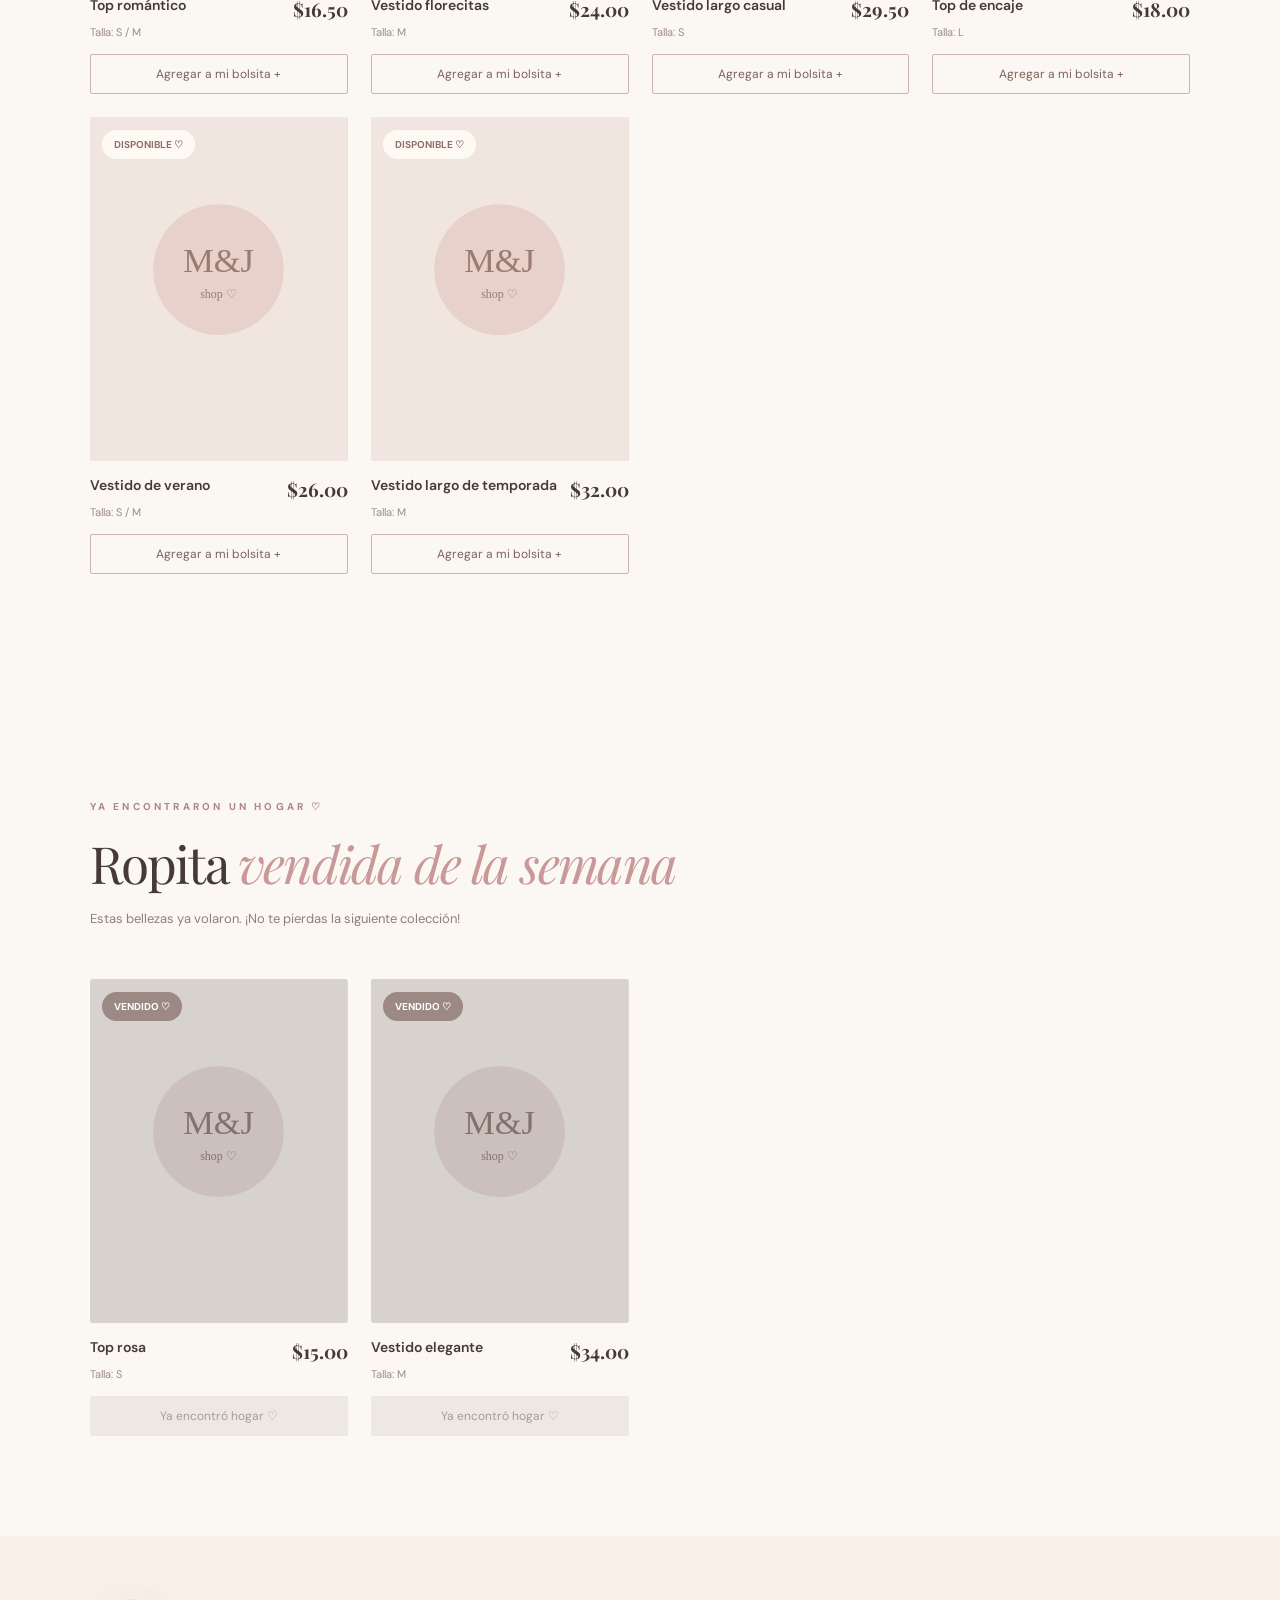
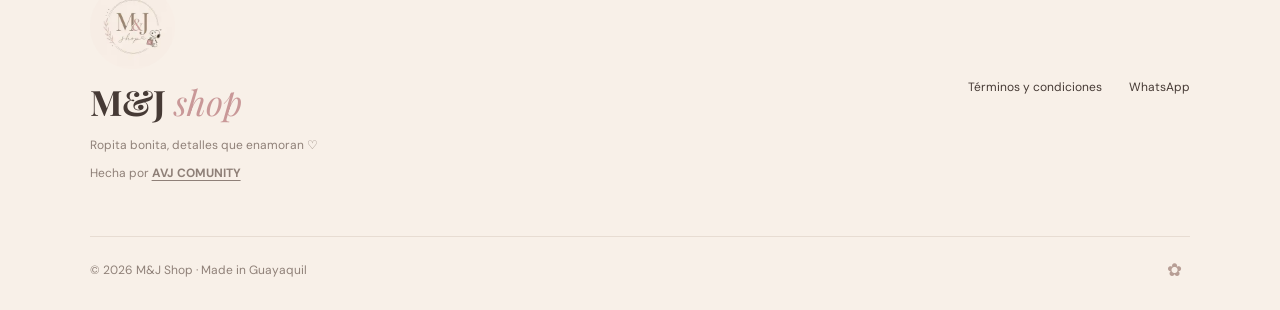
==== commit e07459c3: "Make group banner link only on Click aquí; emphasize product detail price" ====
--- a/index.html
+++ b/index.html
@@ -1,6 +1,6 @@
 <!doctype html>
 <html lang="es"><head><meta charset="UTF-8"><meta name="viewport" content="width=device-width, initial-scale=1"><meta name="theme-color" content="#f7f0e9"><meta name="description" content="M&J Shop: prendas lindas, hallazgos únicos y novedades cada semana. Consulta y aparta tus favoritos por WhatsApp."><title>M&J Shop — Ropita que enamora</title><link rel="stylesheet" href="styles.css"><link rel="preconnect" href="https://images.unsplash.com"><link rel="icon" href="favicon/favicon.ico" sizes="any"><link rel="icon" type="image/png" sizes="32x32" href="favicon/favicon-32x32.png"><link rel="icon" type="image/png" sizes="16x16" href="favicon/favicon-16x16.png"><link rel="apple-touch-icon" sizes="180x180" href="favicon/apple-touch-icon.png"><link rel="manifest" href="favicon/site.webmanifest"></head>
-<body><div class="announcement"><a href="https://chat.whatsapp.com/Izq2CnMdL0oExBjf85Xa9x?s=sw&amp;p=a&amp;iam=2" target="_blank" rel="noopener noreferrer">Si no te has unido al grupo, ¿qué esperas? <span aria-hidden="true">↗</span></a></div>
+<body><div class="announcement">Si no te has unido al grupo, ¿qué esperas? <a class="group-link" href="https://chat.whatsapp.com/Izq2CnMdL0oExBjf85Xa9x?s=sw&amp;p=a&amp;iam=2" target="_blank" rel="noopener noreferrer">Click aquí ↗</a></div>
 <header class="topbar"><a class="brand" href="#inicio" aria-label="M y J Shop, inicio"><img class="shop-logo" src="images/logo-original.svg" onerror="this.onerror=null;this.src='images/logo.svg'" alt="Logo M&J Shop"><span>M&J <em>shop</em></span></a><nav class="desktop-nav"><a href="#coleccion">Esta semana</a></nav><div class="actions"><button class="iconbtn" id="searchBtn" aria-label="Buscar">⌕</button><button class="cartbtn" id="cartBtn" aria-label="Abrir carrito">Bolsa <span id="cartCount">0</span> ♡</button></div></header>
 <main id="inicio"><section class="hero"><div class="hero-copy"><span class="eyebrow">M&J SHOP · COLECCIÓN SEMANAL</span><h1>Ropita bonita para <i>momentos bonitos.</i></h1><p>Prendas escogidas con cariño, detalles que enamoran y novedades que no querrás dejar escapar. ♡</p><a class="primary" href="#coleccion">Descubrir la colección <span>↗</span></a><div class="hero-note"><span class="sparkle">✳</span> Piezas especiales · Unidades limitadas</div></div><div class="hero-visual"><a class="hero-product-link" id="heroProductLink" href="#coleccion" aria-label="Ver prenda destacada"><img id="heroProductImage" alt="Prenda destacada de esta semana" src="https://images.unsplash.com/photo-1483985988355-763728e1935b?w=1200&amp;q=85&amp;auto=format&amp;fit=crop"></a><div class="hero-sticker">made with<br><strong>love ♡</strong></div></div></section>
 
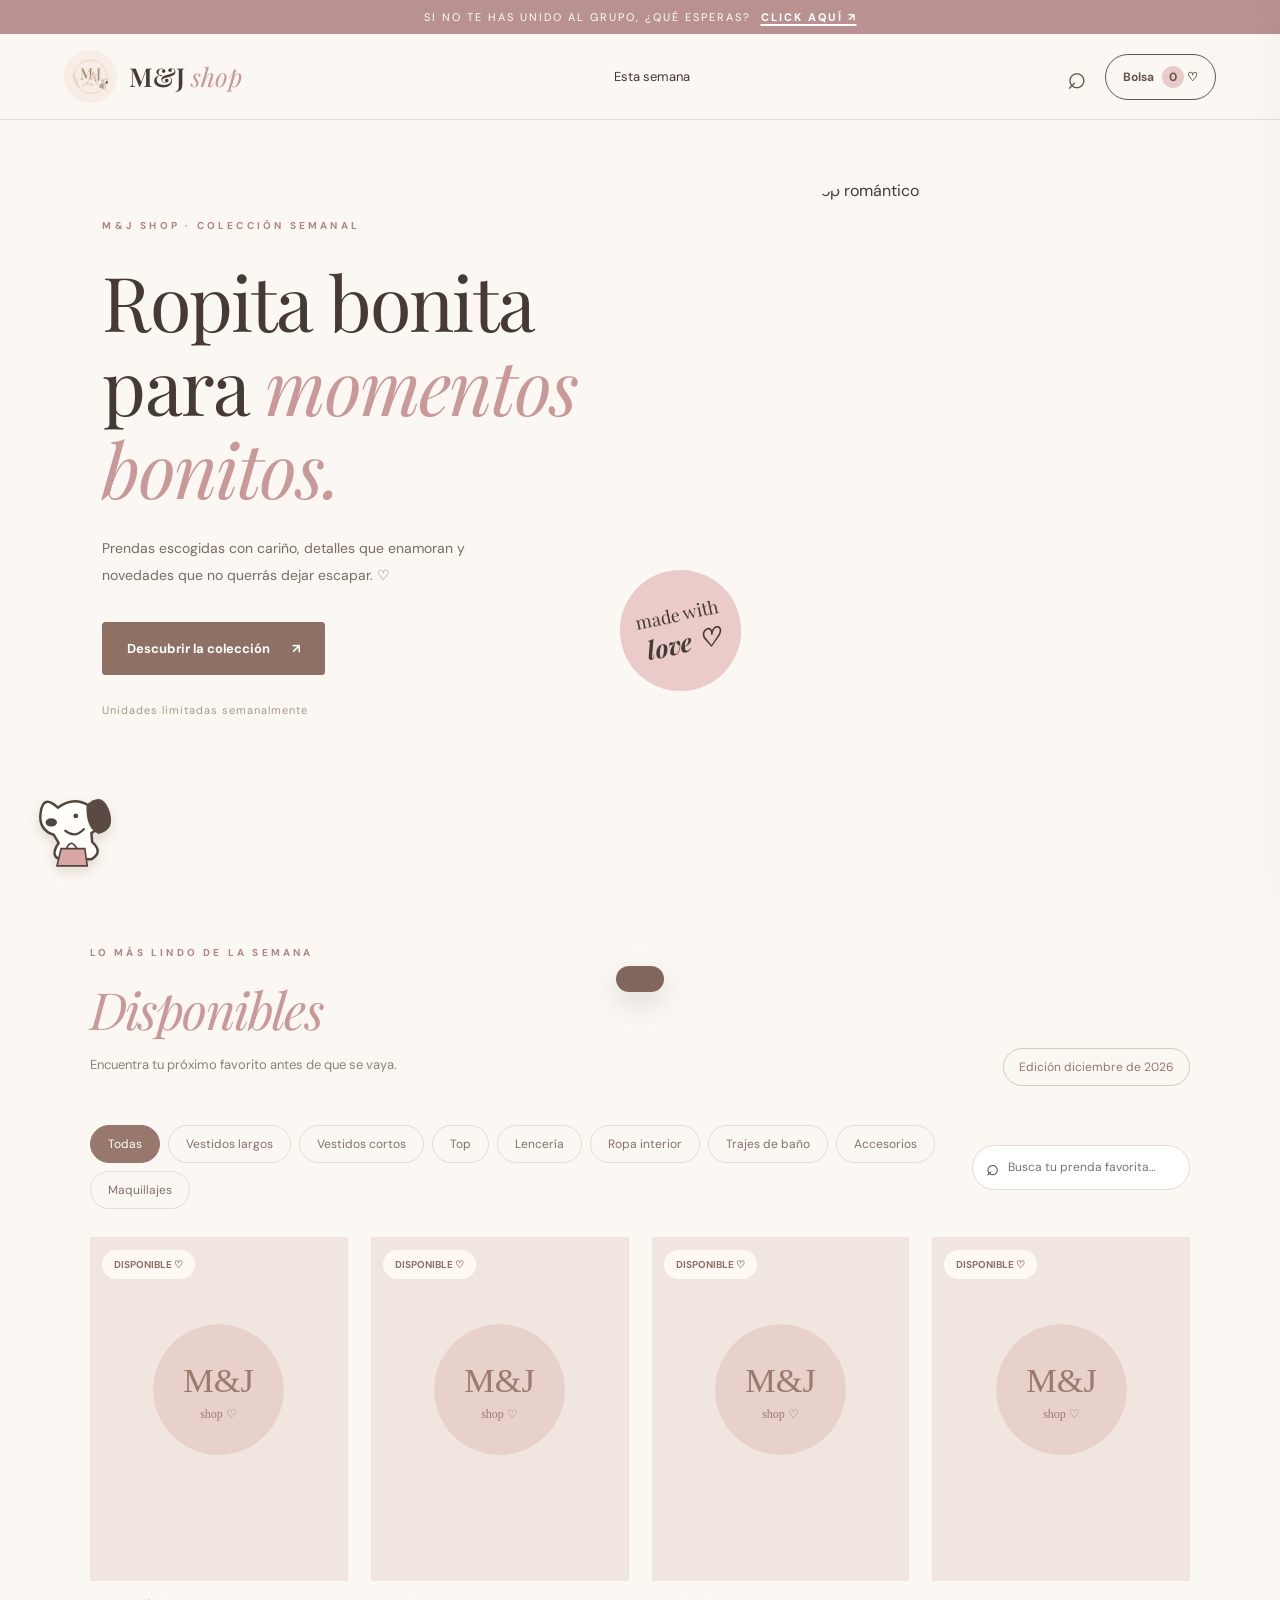
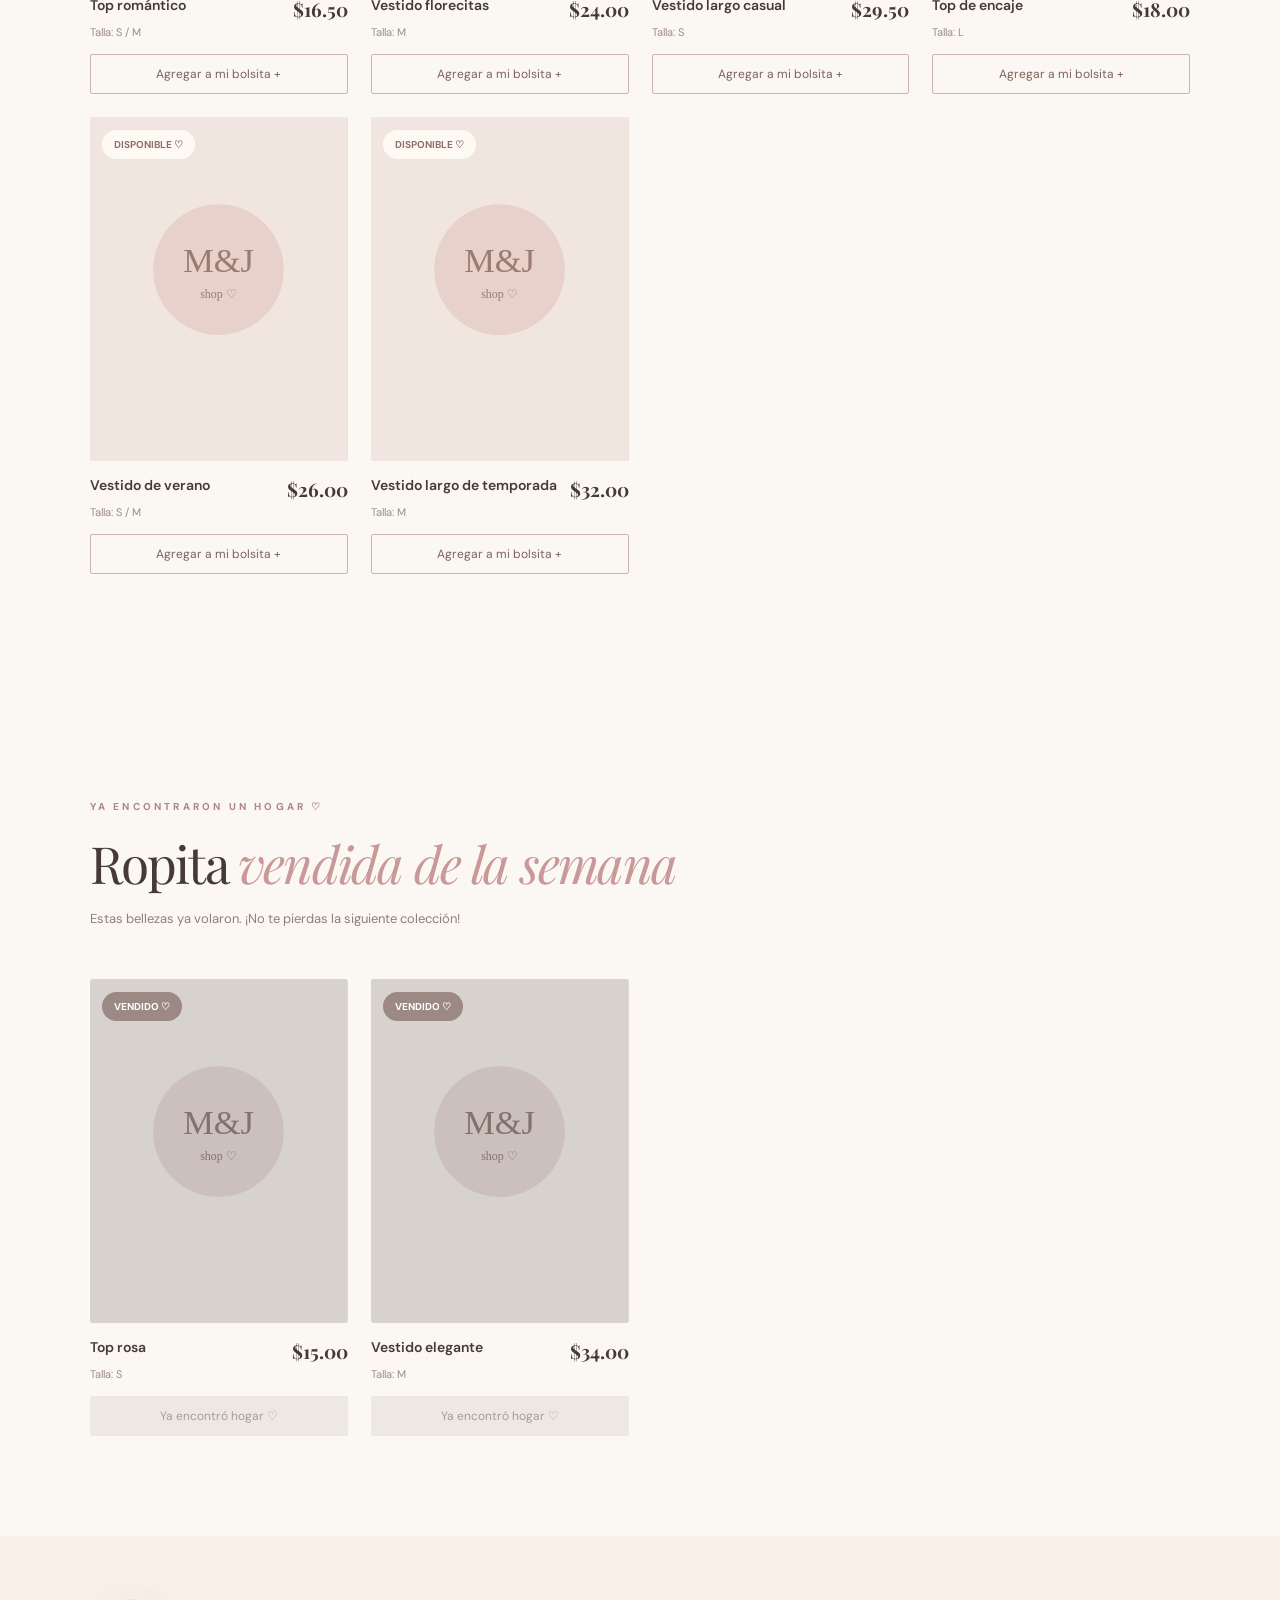
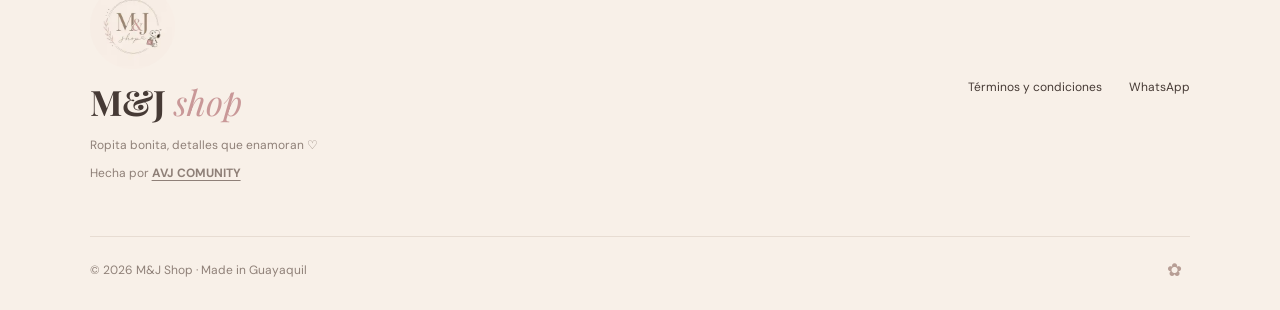
==== commit 9cadc3ca: "Refine store cards: stock display, strong prices and smooth tap interaction" ====
--- a/index.html
+++ b/index.html
@@ -2,7 +2,7 @@
 <html lang="es"><head><meta charset="UTF-8"><meta name="viewport" content="width=device-width, initial-scale=1"><meta name="theme-color" content="#f7f0e9"><meta name="description" content="M&J Shop: prendas lindas, hallazgos únicos y novedades cada semana. Consulta y aparta tus favoritos por WhatsApp."><title>M&J Shop — Ropita que enamora</title><link rel="stylesheet" href="styles.css"><link rel="preconnect" href="https://images.unsplash.com"><link rel="icon" href="favicon/favicon.ico" sizes="any"><link rel="icon" type="image/png" sizes="32x32" href="favicon/favicon-32x32.png"><link rel="icon" type="image/png" sizes="16x16" href="favicon/favicon-16x16.png"><link rel="apple-touch-icon" sizes="180x180" href="favicon/apple-touch-icon.png"><link rel="manifest" href="favicon/site.webmanifest"></head>
 <body><div class="announcement">Si no te has unido al grupo, ¿qué esperas? <a class="group-link" href="https://chat.whatsapp.com/Izq2CnMdL0oExBjf85Xa9x?s=sw&amp;p=a&amp;iam=2" target="_blank" rel="noopener noreferrer">Click aquí ↗</a></div>
 <header class="topbar"><a class="brand" href="#inicio" aria-label="M y J Shop, inicio"><img class="shop-logo" src="images/logo-original.svg" onerror="this.onerror=null;this.src='images/logo.svg'" alt="Logo M&J Shop"><span>M&J <em>shop</em></span></a><nav class="desktop-nav"><a href="#coleccion">Esta semana</a></nav><div class="actions"><button class="iconbtn" id="searchBtn" aria-label="Buscar">⌕</button><button class="cartbtn" id="cartBtn" aria-label="Abrir carrito">Bolsa <span id="cartCount">0</span> ♡</button></div></header>
-<main id="inicio"><section class="hero"><div class="hero-copy"><span class="eyebrow">M&J SHOP · COLECCIÓN SEMANAL</span><h1>Ropita bonita para <i>momentos bonitos.</i></h1><p>Prendas escogidas con cariño, detalles que enamoran y novedades que no querrás dejar escapar. ♡</p><a class="primary" href="#coleccion">Descubrir la colección <span>↗</span></a><div class="hero-note"><span class="sparkle">✳</span> Piezas especiales · Unidades limitadas</div></div><div class="hero-visual"><a class="hero-product-link" id="heroProductLink" href="#coleccion" aria-label="Ver prenda destacada"><img id="heroProductImage" alt="Prenda destacada de esta semana" src="https://images.unsplash.com/photo-1483985988355-763728e1935b?w=1200&amp;q=85&amp;auto=format&amp;fit=crop"></a><div class="hero-sticker">made with<br><strong>love ♡</strong></div></div></section>
+<main id="inicio"><section class="hero"><div class="hero-copy"><span class="eyebrow">M&J SHOP · COLECCIÓN SEMANAL</span><h1>Ropita bonita para <i>momentos bonitos.</i></h1><p>Prendas escogidas con cariño, detalles que enamoran y novedades que no querrás dejar escapar. ♡</p><a class="primary" href="#coleccion">Descubrir la colección <span>↗</span></a><div class="hero-note">Unidades limitadas semanalmente</div></div><div class="hero-visual"><a class="hero-product-link" id="heroProductLink" href="#coleccion" aria-label="Ver prenda destacada"><img id="heroProductImage" alt="Prenda destacada de esta semana" src="https://images.unsplash.com/photo-1483985988355-763728e1935b?w=1200&amp;q=85&amp;auto=format&amp;fit=crop"></a><div class="hero-sticker">made with<br><strong>love ♡</strong></div></div></section>
 
 <section class="collection section" id="coleccion"><div class="section-heading"><div><span class="eyebrow">LO MÁS LINDO DE LA SEMANA</span><h2><em>Disponibles</em></h2><p>Encuentra tu próximo favorito antes de que se vaya.</p></div><span class="week-tag" id="weekLabel">Colección semanal</span></div><div class="toolbar"><div class="filters" id="filters"></div><label class="search-wrap">⌕ <input id="searchInput" type="search" placeholder="Busca tu prenda favorita…" aria-label="Buscar productos"></label></div><div class="product-grid" id="productGrid"></div><p class="empty" id="emptyProducts" hidden>No encontramos prendas con ese nombre ♡</p></section>
 
@@ -10,5 +10,5 @@
 </main>
 <footer><div class="footer-top"><div><img class="footer-logo shop-logo" src="images/logo-original.svg" alt="Logo original de M&J Shop"><strong>M&J <i>shop</i></strong><p>Ropita bonita, detalles que enamoran ♡</p><p class="credit">Hecha por <a href="https://avjcomunity.com/" target="_blank" rel="noopener noreferrer">AVJ COMUNITY</a></p></div><div class="footer-links"><a href="terminos.html">Términos y condiciones</a><a href="https://wa.me/593962649242" target="_blank" rel="noopener noreferrer">WhatsApp</a></div></div><div class="footer-bottom"><span>© <span id="year"></span> M&J Shop · Made in Guayaquil</span><a href="admin.html" class="admin-access" aria-label="Acceso a administración">✿</a></div></footer>
 <button id="mascot" class="mascot" title="Muéveme por la página ♡" aria-label="Snoopy movible"><img src="https://th.bing.com/th/id/R.6a2e424afc11b242599c8f81e763fe50?rik=jATXMOACWiqFMg&amp;pid=ImgRaw&amp;r=0" alt="Snoopy con bolsa de compras" draggable="false" onerror="this.onerror=null;this.src='images/mascota.svg'"></button>
-<div class="overlay" id="overlay" hidden></div><aside class="drawer" id="cartDrawer" role="dialog" aria-modal="true" aria-label="Tu carrito" aria-hidden="true"><div class="drawer-head"><div><span class="eyebrow">TUS FAVORITOS</span><h2>Mi bolsita ♡</h2></div><button class="close" id="closeCart" aria-label="Cerrar carrito">×</button></div><div id="cartItems" class="cart-items"></div><div class="cart-footer"><div class="total"><span>Total estimado</span><strong id="cartTotal">$0.00</strong></div><p class="fineprint">La disponibilidad se confirma por WhatsApp. Agregar al carrito no reserva una prenda.</p><button class="primary full" id="checkoutBtn">Consultar por WhatsApp ↗</button></div></aside>
+<div class="overlay" id="overlay" hidden></div><aside class="drawer" id="cartDrawer" role="dialog" aria-modal="true" aria-label="Tu carrito" aria-hidden="true"><div class="drawer-head"><div><span class="eyebrow">TUS FAVORITOS</span><h2>Mi bolsita</h2></div><button class="close" id="closeCart" aria-label="Cerrar carrito">×</button></div><div id="cartItems" class="cart-items"></div><div class="cart-footer"><div class="total"><span>Total estimado</span><strong id="cartTotal">$0.00</strong></div><p class="fineprint">La disponibilidad se confirma por WhatsApp. Agregar al carrito no reserva una prenda.</p><button class="primary full" id="checkoutBtn">Consultar por WhatsApp ↗</button></div></aside>
 <div class="toast" id="toast" role="status" aria-live="polite"></div><script src="app.js" defer></script></body></html>
--- a/styles.css
+++ b/styles.css
@@ -9,3 +9,8 @@
 
 /* Shop v4 */
 .admin-extra{grid-template-columns:1fr}.stock-status{font-size:clamp(17px,2vw,23px);font-weight:700;color:#8f7065;margin:19px 0 12px}.detail-feedback{font-size:13px;color:#826b62;margin-top:13px;line-height:1.5}.detail-feedback[hidden]{display:none!important}
+
+/* Banner: el texto informativo no es un enlace; solo “Click aquí” */
+.announcement .group-link{font-weight:800;text-decoration:underline;text-decoration-thickness:1.5px;text-underline-offset:3px;color:#fff;margin-left:5px}.announcement .group-link:hover{opacity:.82}
+/* Precio grande y robusto exclusivamente en la ficha del producto */
+.detail strong.price{font-family:Arial,Helvetica,sans-serif!important;font-weight:900!important;font-size:clamp(40px,5.4vw,60px)!important;font-variant-numeric:tabular-nums;letter-spacing:-2px;line-height:1.1;display:block;margin:14px 0 20px}
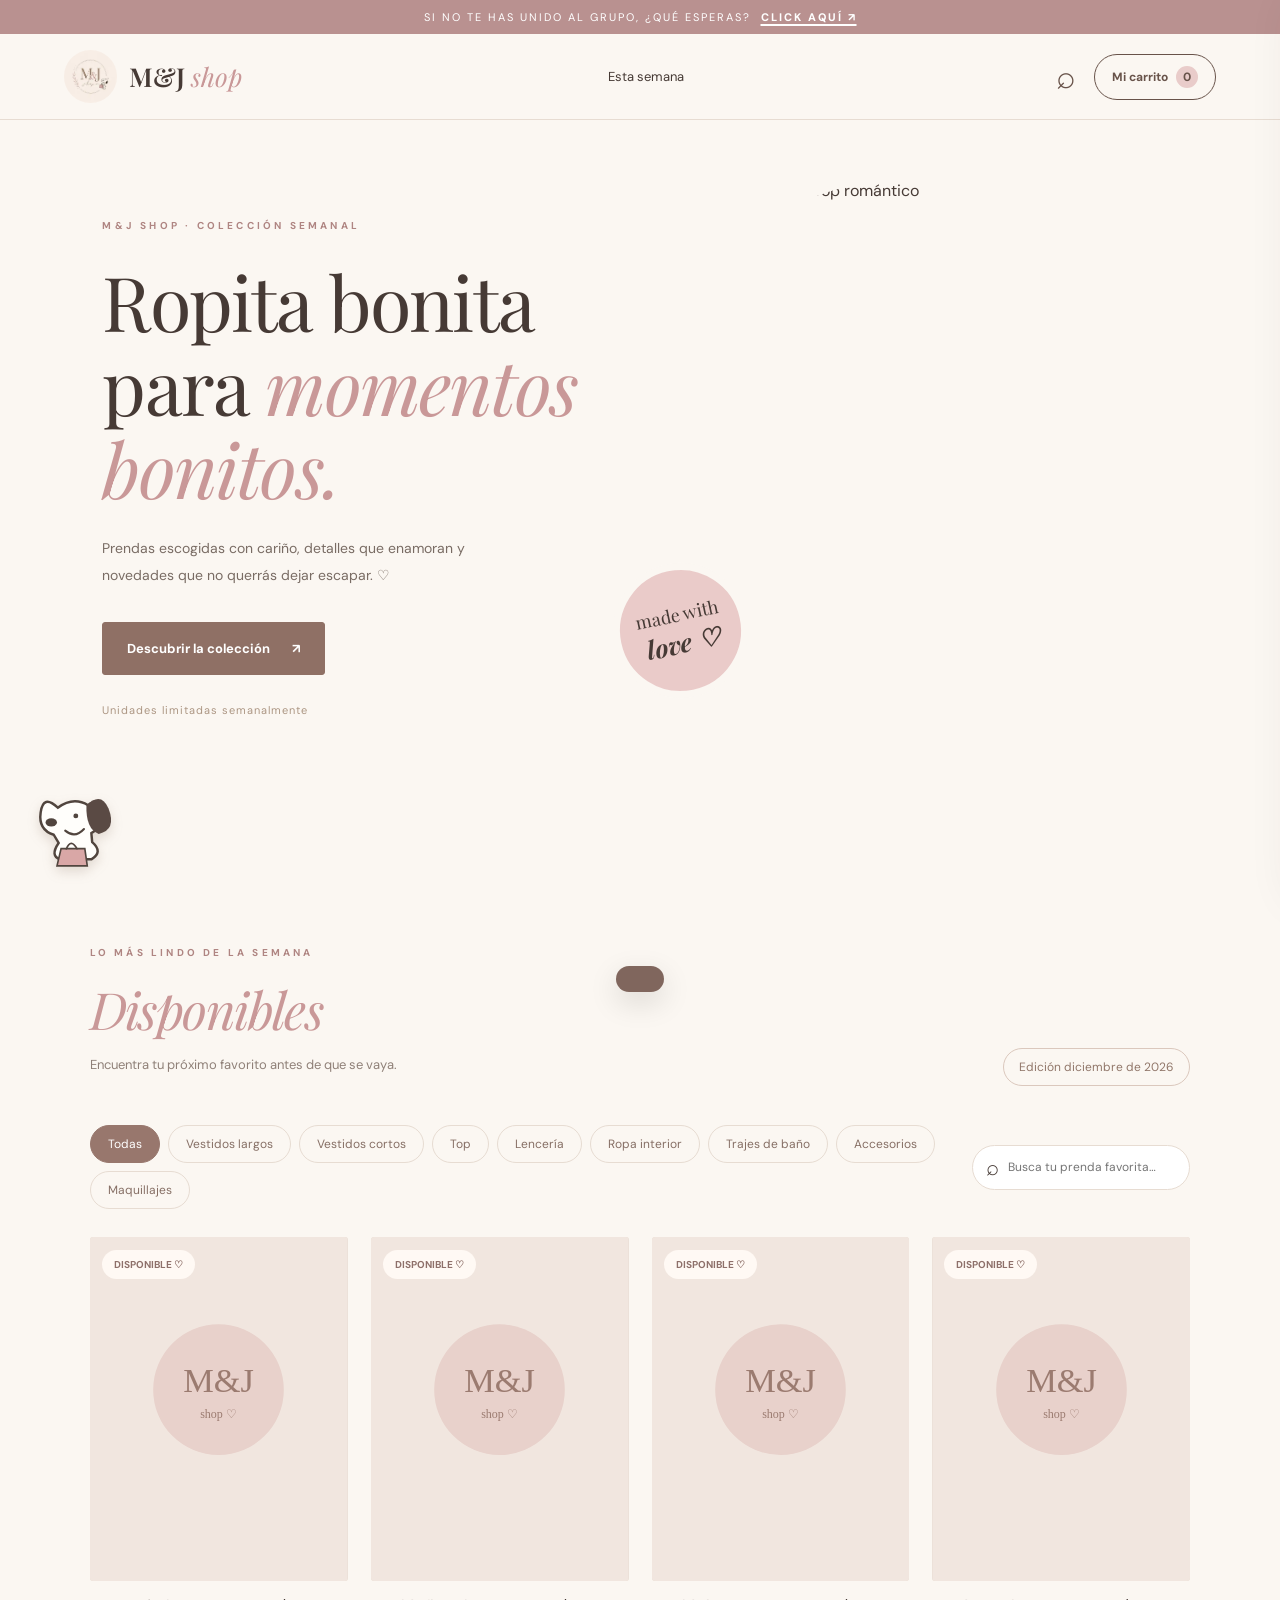
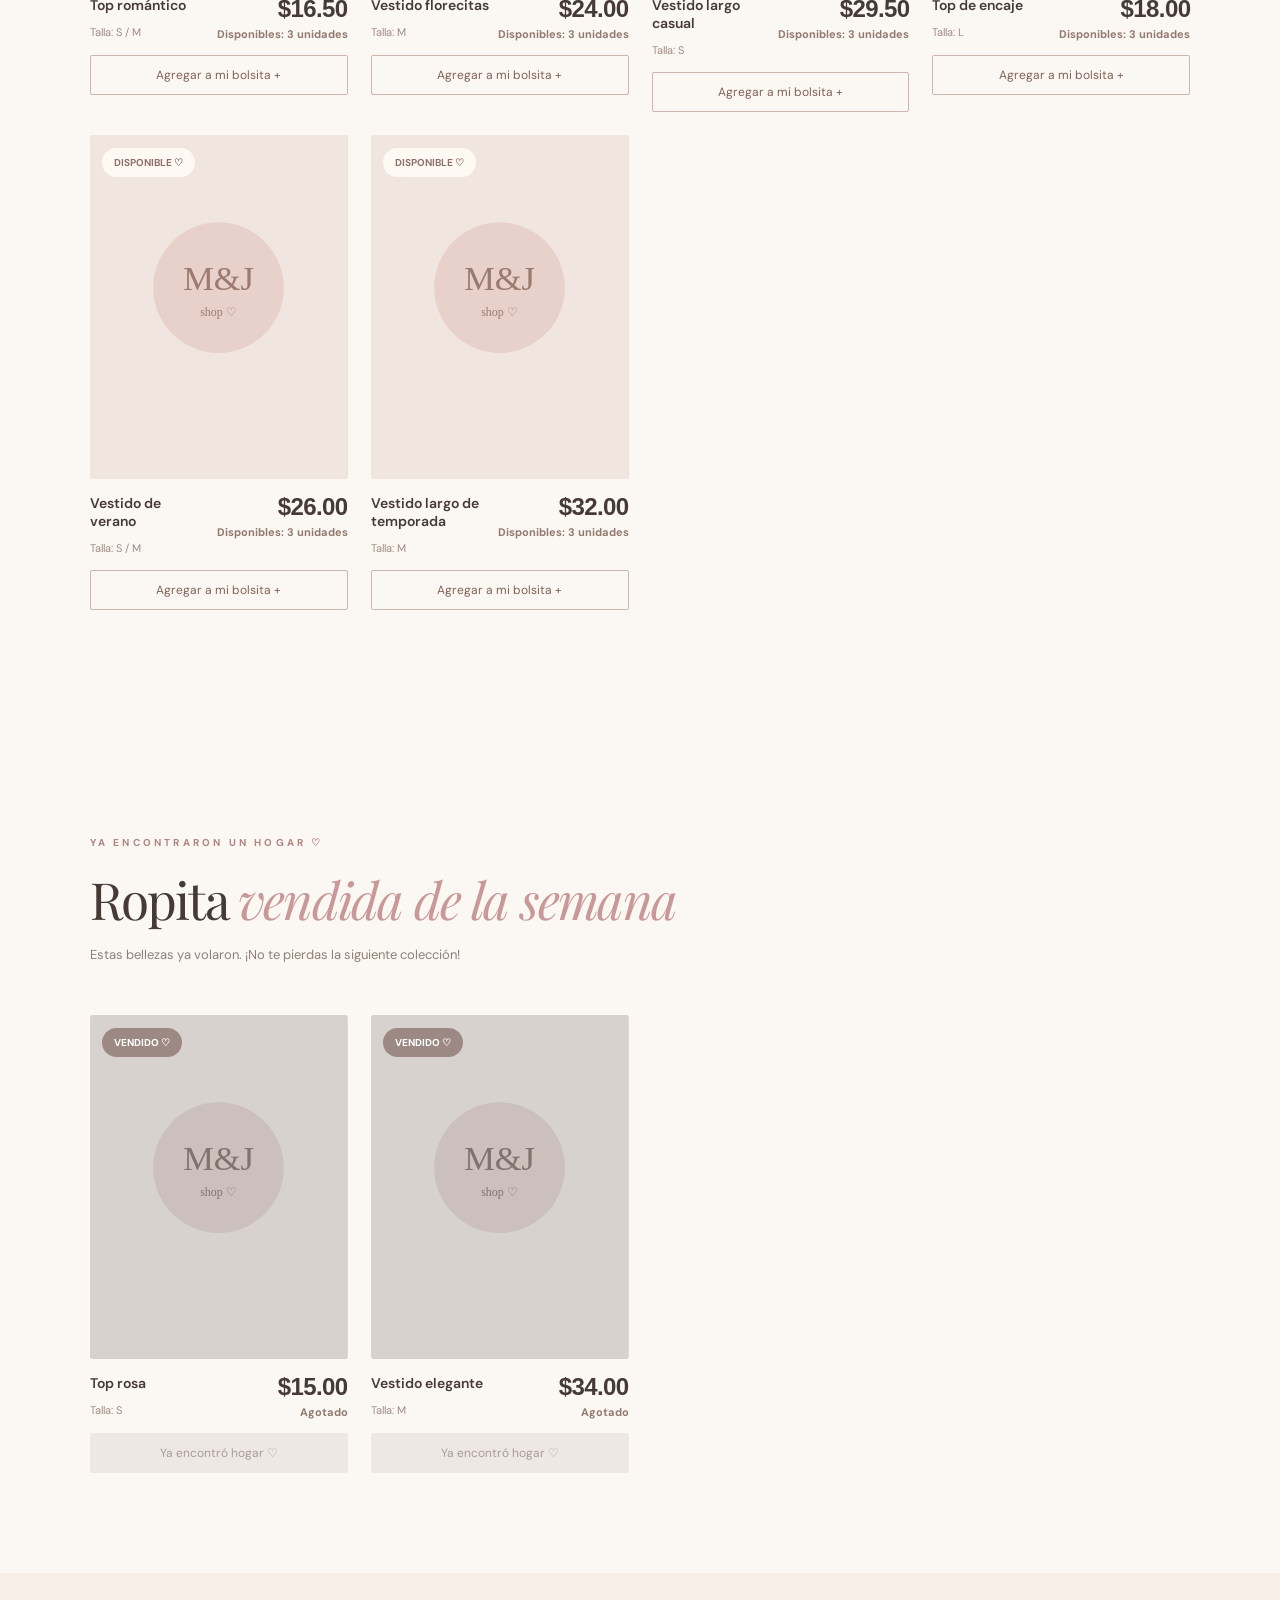
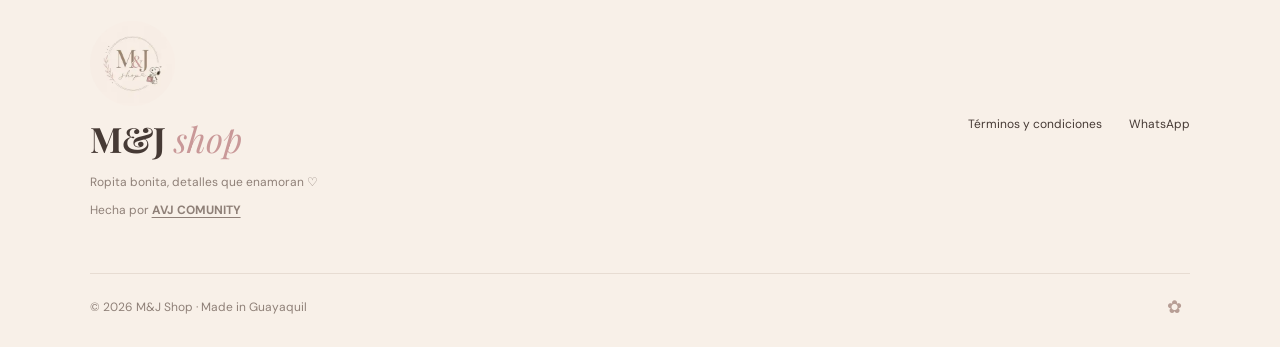
==== commit 9e4c9244: "Refine M&J cart label, remove available photo chip, fit product photo naturally" ====
--- a/index.html
+++ b/index.html
@@ -1,7 +1,7 @@
 <!doctype html>
 <html lang="es"><head><meta charset="UTF-8"><meta name="viewport" content="width=device-width, initial-scale=1"><meta name="theme-color" content="#f7f0e9"><meta name="description" content="M&J Shop: prendas lindas, hallazgos únicos y novedades cada semana. Consulta y aparta tus favoritos por WhatsApp."><title>M&J Shop — Ropita que enamora</title><link rel="stylesheet" href="styles.css"><link rel="preconnect" href="https://images.unsplash.com"><link rel="icon" href="favicon/favicon.ico" sizes="any"><link rel="icon" type="image/png" sizes="32x32" href="favicon/favicon-32x32.png"><link rel="icon" type="image/png" sizes="16x16" href="favicon/favicon-16x16.png"><link rel="apple-touch-icon" sizes="180x180" href="favicon/apple-touch-icon.png"><link rel="manifest" href="favicon/site.webmanifest"></head>
 <body><div class="announcement">Si no te has unido al grupo, ¿qué esperas? <a class="group-link" href="https://chat.whatsapp.com/Izq2CnMdL0oExBjf85Xa9x?s=sw&amp;p=a&amp;iam=2" target="_blank" rel="noopener noreferrer">Click aquí ↗</a></div>
-<header class="topbar"><a class="brand" href="#inicio" aria-label="M y J Shop, inicio"><img class="shop-logo" src="images/logo-original.svg" onerror="this.onerror=null;this.src='images/logo.svg'" alt="Logo M&J Shop"><span>M&J <em>shop</em></span></a><nav class="desktop-nav"><a href="#coleccion">Esta semana</a></nav><div class="actions"><button class="iconbtn" id="searchBtn" aria-label="Buscar">⌕</button><button class="cartbtn" id="cartBtn" aria-label="Abrir carrito">Bolsa <span id="cartCount">0</span> ♡</button></div></header>
+<header class="topbar"><a class="brand" href="#inicio" aria-label="M y J Shop, inicio"><img class="shop-logo" src="images/logo-original.svg" onerror="this.onerror=null;this.src='images/logo.svg'" alt="Logo M&J Shop"><span>M&J <em>shop</em></span></a><nav class="desktop-nav"><a href="#coleccion">Esta semana</a></nav><div class="actions"><button class="iconbtn" id="searchBtn" aria-label="Buscar">⌕</button><button class="cartbtn" id="cartBtn" aria-label="Abrir mi carrito">Mi carrito <span id="cartCount">0</span></button></div></header>
 <main id="inicio"><section class="hero"><div class="hero-copy"><span class="eyebrow">M&J SHOP · COLECCIÓN SEMANAL</span><h1>Ropita bonita para <i>momentos bonitos.</i></h1><p>Prendas escogidas con cariño, detalles que enamoran y novedades que no querrás dejar escapar. ♡</p><a class="primary" href="#coleccion">Descubrir la colección <span>↗</span></a><div class="hero-note">Unidades limitadas semanalmente</div></div><div class="hero-visual"><a class="hero-product-link" id="heroProductLink" href="#coleccion" aria-label="Ver prenda destacada"><img id="heroProductImage" alt="Prenda destacada de esta semana" src="https://images.unsplash.com/photo-1483985988355-763728e1935b?w=1200&amp;q=85&amp;auto=format&amp;fit=crop"></a><div class="hero-sticker">made with<br><strong>love ♡</strong></div></div></section>
 
 <section class="collection section" id="coleccion"><div class="section-heading"><div><span class="eyebrow">LO MÁS LINDO DE LA SEMANA</span><h2><em>Disponibles</em></h2><p>Encuentra tu próximo favorito antes de que se vaya.</p></div><span class="week-tag" id="weekLabel">Colección semanal</span></div><div class="toolbar"><div class="filters" id="filters"></div><label class="search-wrap">⌕ <input id="searchInput" type="search" placeholder="Busca tu prenda favorita…" aria-label="Buscar productos"></label></div><div class="product-grid" id="productGrid"></div><p class="empty" id="emptyProducts" hidden>No encontramos prendas con ese nombre ♡</p></section>
--- a/styles.css
+++ b/styles.css
@@ -14,3 +14,8 @@
 .announcement .group-link{font-weight:800;text-decoration:underline;text-decoration-thickness:1.5px;text-underline-offset:3px;color:#fff;margin-left:5px}.announcement .group-link:hover{opacity:.82}
 /* Precio grande y robusto exclusivamente en la ficha del producto */
 .detail strong.price{font-family:Arial,Helvetica,sans-serif!important;font-weight:900!important;font-size:clamp(40px,5.4vw,60px)!important;font-variant-numeric:tabular-nums;letter-spacing:-2px;line-height:1.1;display:block;margin:14px 0 20px}
+
+/* M&J: toque limpio sin sombra azul; foco accesible por teclado */
+a,button,input,select,textarea,[role="button"],.product-photo-link{-webkit-tap-highlight-color:transparent;tap-highlight-color:transparent}a:focus:not(:focus-visible),button:focus:not(:focus-visible){outline:none;box-shadow:none}a:focus-visible,button:focus-visible{outline:2px solid #c99898;outline-offset:3px}
+/* Solo precios: números grandes y robustos en el catálogo */
+.product-price-block{display:flex;flex-direction:column;gap:5px;align-items:flex-end;flex-shrink:0}.product-price{font-family:Arial,Helvetica,sans-serif!important;font-weight:900!important;font-size:clamp(18px,2vw,24px)!important;line-height:1.1;letter-spacing:-.6px;font-variant-numeric:tabular-nums;color:#463a35}.product-stock{display:block;color:#927a70;font-size:11px;font-weight:700;line-height:1.3;text-align:right;white-space:nowrap}.product-photo-link img{transition:transform .4s cubic-bezier(.2,.8,.2,1)}.product-add{transition:background .22s ease,color .22s ease,border-color .22s ease,transform .22s ease}.product-add:active{transform:scale(.98)}.product-photo-link,.cartbtn,.filter,.primary{touch-action:manipulation}@media(max-width:760px){.product-details{flex-wrap:wrap;gap:8px}.product-price-block{align-items:flex-start;flex-basis:100%}.product-stock{text-align:left}.product-price{font-size:22px!important}}@media(prefers-reduced-motion:reduce){.product-photo-link img,.product-add{transition:none!important}}
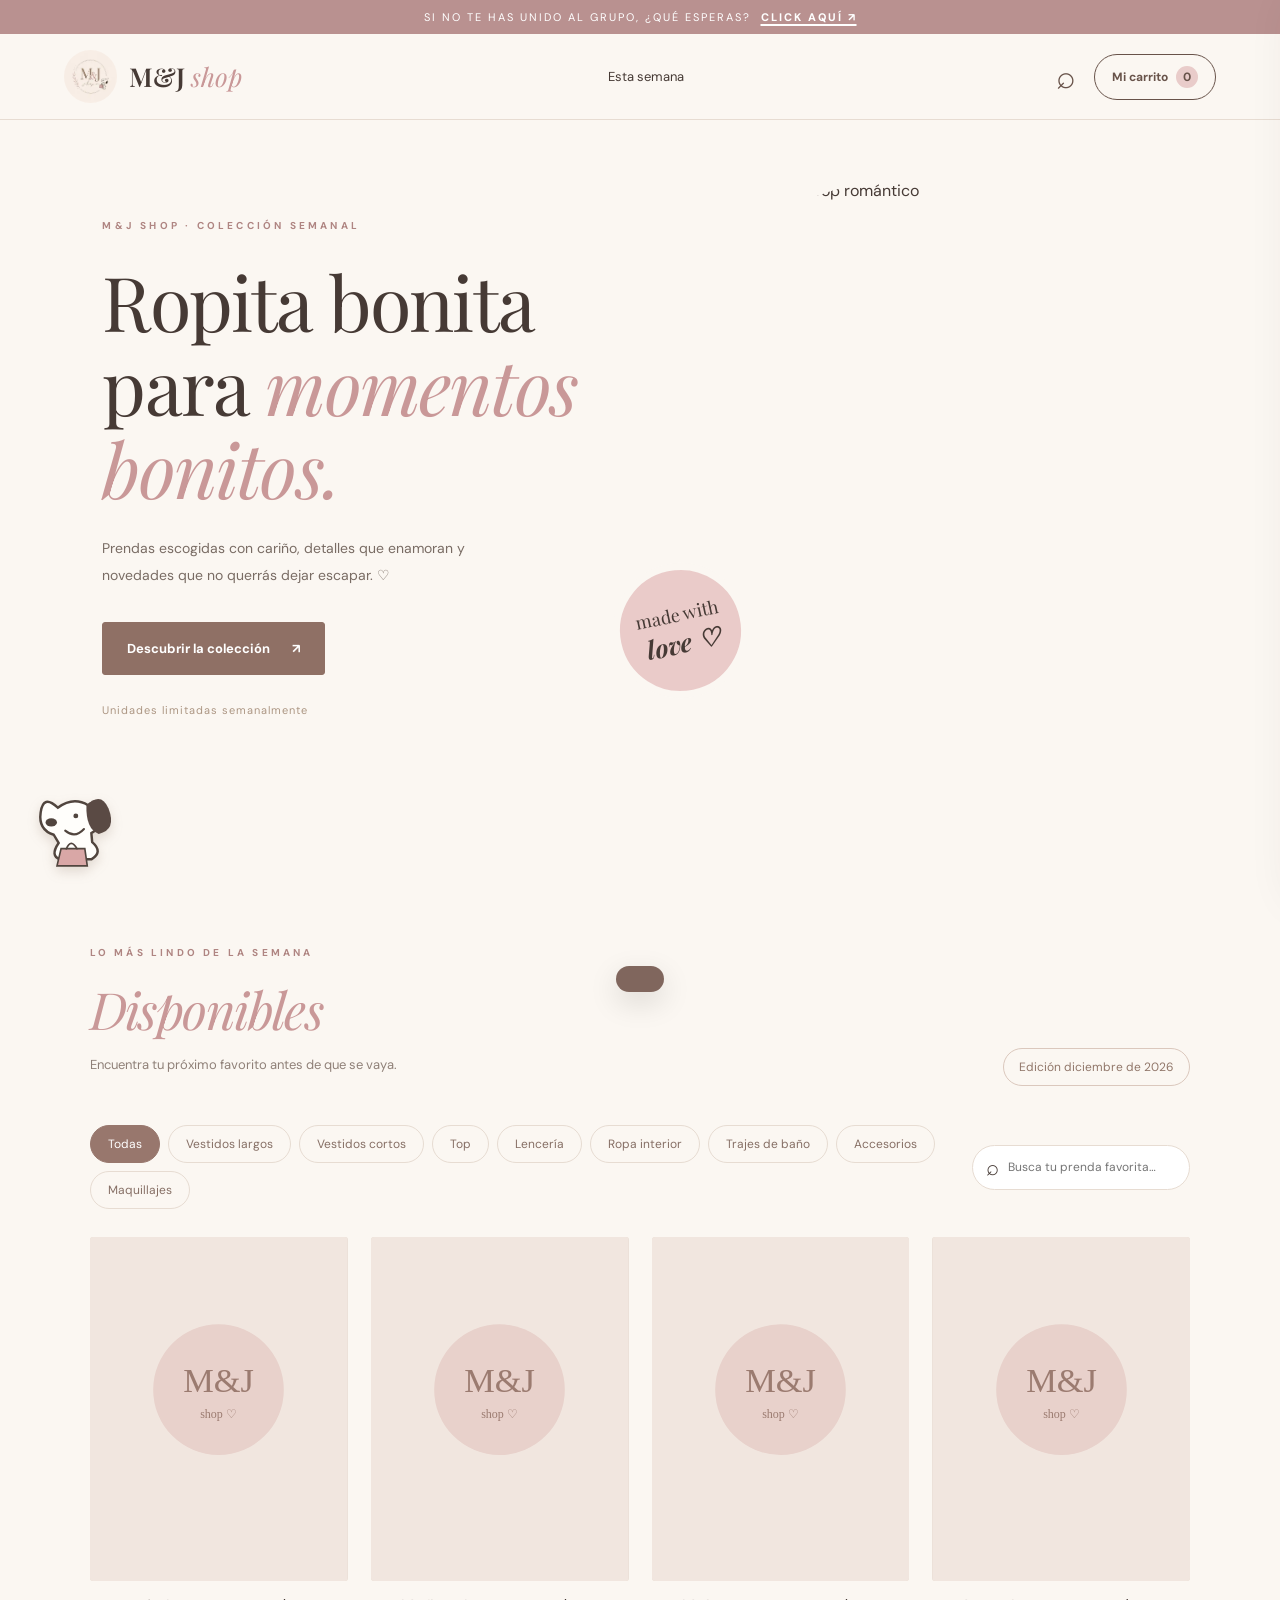
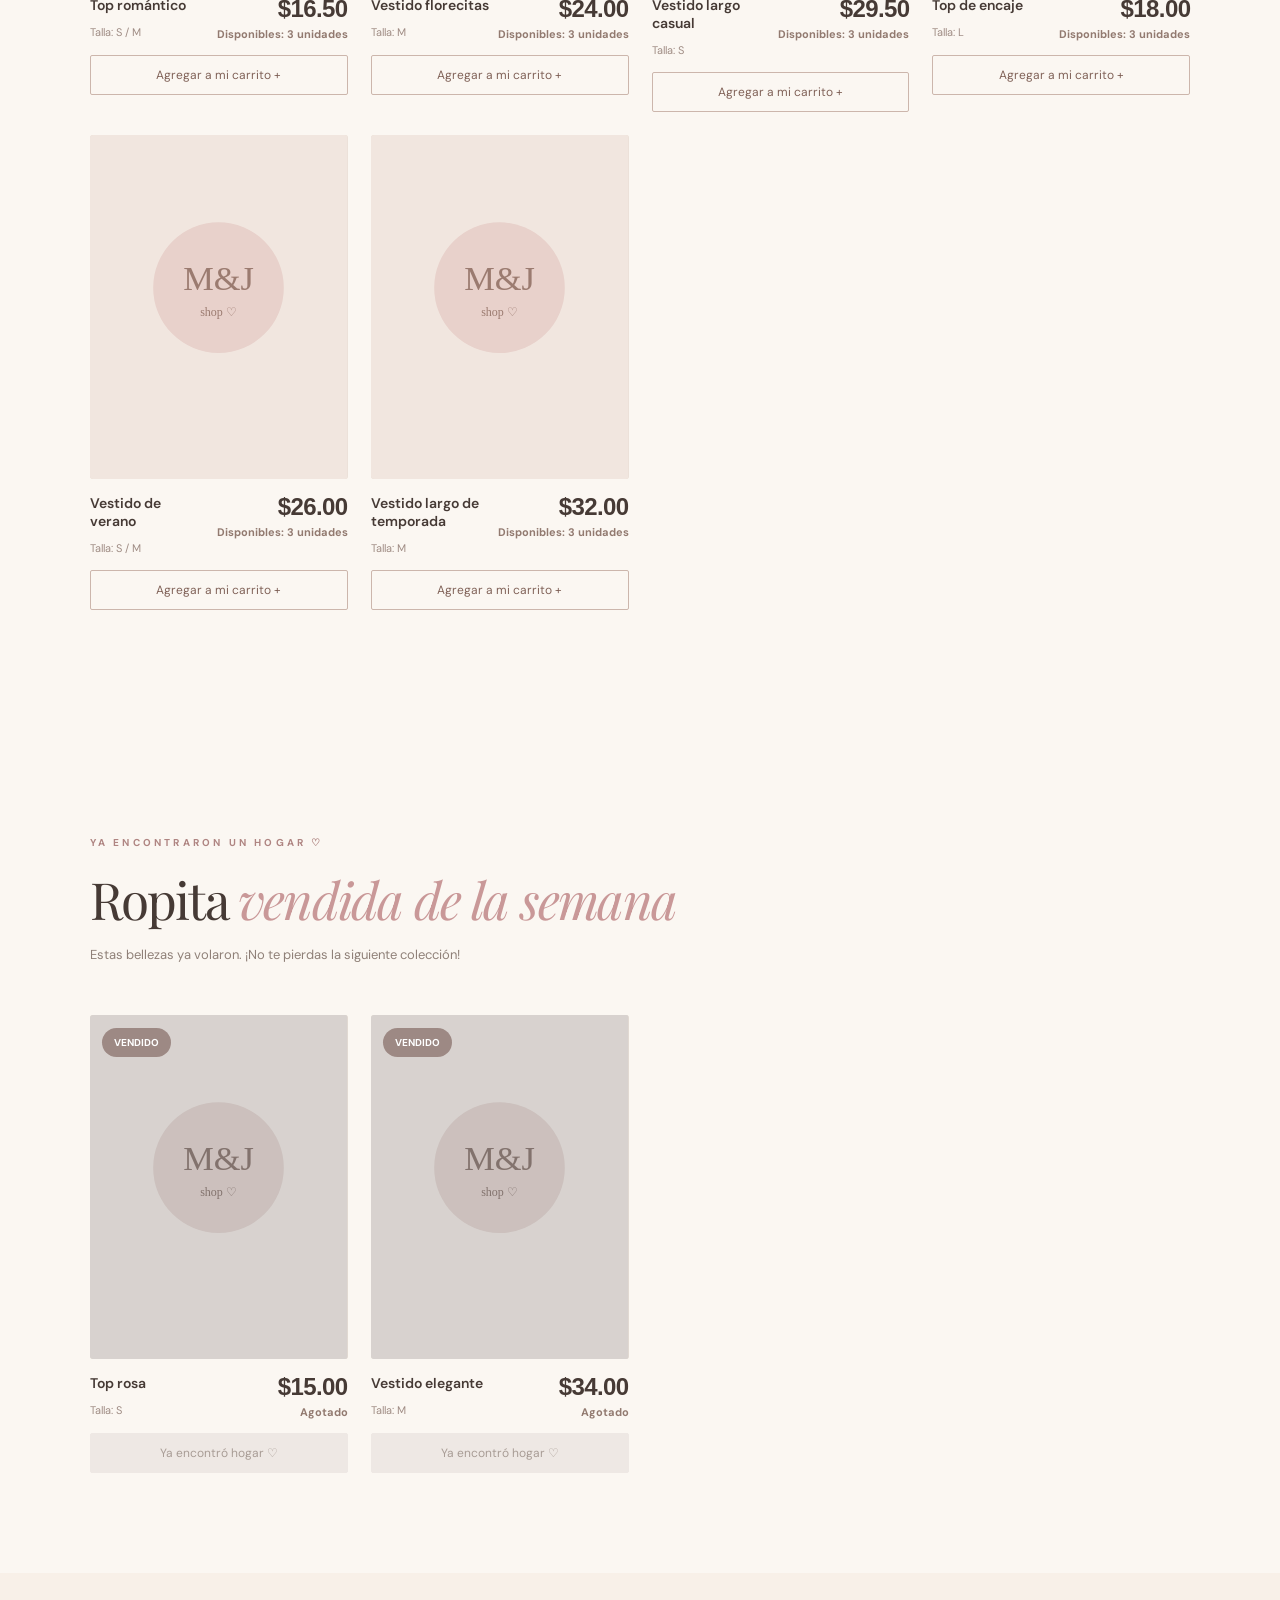
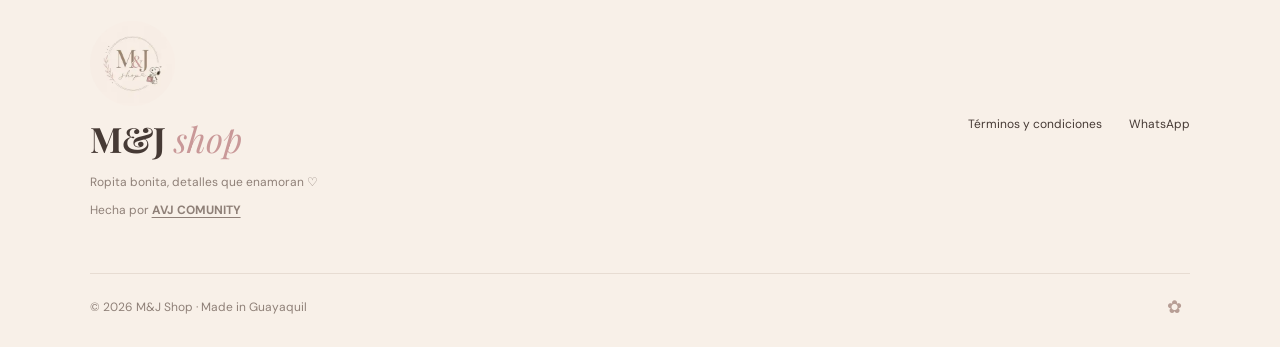
==== commit 4f4864ba: "Improve M&J checkout WhatsApp order details and spacious cart UI" ====
--- a/index.html
+++ b/index.html
@@ -10,5 +10,5 @@
 </main>
 <footer><div class="footer-top"><div><img class="footer-logo shop-logo" src="images/logo-original.svg" alt="Logo original de M&J Shop"><strong>M&J <i>shop</i></strong><p>Ropita bonita, detalles que enamoran ♡</p><p class="credit">Hecha por <a href="https://avjcomunity.com/" target="_blank" rel="noopener noreferrer">AVJ COMUNITY</a></p></div><div class="footer-links"><a href="terminos.html">Términos y condiciones</a><a href="https://wa.me/593962649242" target="_blank" rel="noopener noreferrer">WhatsApp</a></div></div><div class="footer-bottom"><span>© <span id="year"></span> M&J Shop · Made in Guayaquil</span><a href="admin.html" class="admin-access" aria-label="Acceso a administración">✿</a></div></footer>
 <button id="mascot" class="mascot" title="Muéveme por la página ♡" aria-label="Snoopy movible"><img src="https://th.bing.com/th/id/R.6a2e424afc11b242599c8f81e763fe50?rik=jATXMOACWiqFMg&amp;pid=ImgRaw&amp;r=0" alt="Snoopy con bolsa de compras" draggable="false" onerror="this.onerror=null;this.src='images/mascota.svg'"></button>
-<div class="overlay" id="overlay" hidden></div><aside class="drawer" id="cartDrawer" role="dialog" aria-modal="true" aria-label="Tu carrito" aria-hidden="true"><div class="drawer-head"><div><span class="eyebrow">TUS FAVORITOS</span><h2>Mi bolsita</h2></div><button class="close" id="closeCart" aria-label="Cerrar carrito">×</button></div><div id="cartItems" class="cart-items"></div><div class="cart-footer"><div class="total"><span>Total estimado</span><strong id="cartTotal">$0.00</strong></div><p class="fineprint">La disponibilidad se confirma por WhatsApp. Agregar al carrito no reserva una prenda.</p><button class="primary full" id="checkoutBtn">Consultar por WhatsApp ↗</button></div></aside>
+<div class="overlay" id="overlay" hidden></div><aside class="drawer" id="cartDrawer" role="dialog" aria-modal="true" aria-label="Tu carrito" aria-hidden="true"><div class="drawer-head"><div><span class="eyebrow">TUS FAVORITOS</span><h2>Mi bolsita</h2></div><button class="close" id="closeCart" aria-label="Cerrar carrito">×</button></div><div id="cartItems" class="cart-items"></div><div class="cart-footer"><div class="total"><span>Total estimado</span><strong id="cartTotal">$0.00</strong></div><p class="fineprint">Las unidades se confirmarán al realizar el pedido por WhatsApp. Agregarlas al carrito todavía no constituye una reserva.</p><button class="primary full" id="checkoutBtn">Realizar pedido ↗</button></div></aside>
 <div class="toast" id="toast" role="status" aria-live="polite"></div><script src="app.js" defer></script></body></html>
--- a/styles.css
+++ b/styles.css
@@ -19,3 +19,17 @@
 a,button,input,select,textarea,[role="button"],.product-photo-link{-webkit-tap-highlight-color:transparent;tap-highlight-color:transparent}a:focus:not(:focus-visible),button:focus:not(:focus-visible){outline:none;box-shadow:none}a:focus-visible,button:focus-visible{outline:2px solid #c99898;outline-offset:3px}
 /* Solo precios: números grandes y robustos en el catálogo */
 .product-price-block{display:flex;flex-direction:column;gap:5px;align-items:flex-end;flex-shrink:0}.product-price{font-family:Arial,Helvetica,sans-serif!important;font-weight:900!important;font-size:clamp(18px,2vw,24px)!important;line-height:1.1;letter-spacing:-.6px;font-variant-numeric:tabular-nums;color:#463a35}.product-stock{display:block;color:#927a70;font-size:11px;font-weight:700;line-height:1.3;text-align:right;white-space:nowrap}.product-photo-link img{transition:transform .4s cubic-bezier(.2,.8,.2,1)}.product-add{transition:background .22s ease,color .22s ease,border-color .22s ease,transform .22s ease}.product-add:active{transform:scale(.98)}.product-photo-link,.cartbtn,.filter,.primary{touch-action:manipulation}@media(max-width:760px){.product-details{flex-wrap:wrap;gap:8px}.product-price-block{align-items:flex-start;flex-basis:100%}.product-stock{text-align:left}.product-price{font-size:22px!important}}@media(prefers-reduced-motion:reduce){.product-photo-link img,.product-add{transition:none!important}}
+
+/* Carrito con cantidades */
+.quantity-picker{display:inline-flex;align-items:center;gap:0;border:1px solid #d8c5ba;border-radius:8px;overflow:hidden;margin:12px 0 4px;background:#fffaf6}.quantity-picker button{background:transparent;border:0;padding:9px 14px;min-height:38px;color:#745b50;font-size:18px}.quantity-picker button:hover:not(:disabled){background:#f0e1d9}.quantity-picker button:disabled{opacity:.3;cursor:not-allowed}.quantity-picker span{min-width:28px;text-align:center;font:700 14px Arial,sans-serif}.cart-stock{font-size:10px;color:#987d72}.cart-row>div{min-width:0}.cart-row strong{font-family:Arial,Helvetica,sans-serif;font-weight:900;font-variant-numeric:tabular-nums}
+
+/* Importes consistentes y controles de cantidades con separación */
+.cart-footer .total{align-items:center;gap:18px}
+.cart-footer .total #cartTotal{font-family:Arial,Helvetica,sans-serif!important;font-size:clamp(25px,4vw,32px)!important;font-weight:900!important;font-variant-numeric:tabular-nums;letter-spacing:-.9px;line-height:1.2;color:#463a35;white-space:nowrap}
+.cart-row .quantity-picker{gap:8px;margin:18px 0 10px;padding:5px 7px;border-radius:11px;align-items:center}
+.cart-row .quantity-picker button{display:grid;place-items:center;min-width:38px;min-height:38px;padding:6px 11px;border-radius:8px;font-weight:700;line-height:1}
+.cart-row .quantity-picker span{min-width:27px;padding:0 8px;font-size:16px;font-weight:800;line-height:1.3}
+.cart-row .cart-stock{display:inline-block;margin-top:2px}
+.admin-row .admin-price{display:inline-block;font-family:Arial,Helvetica,sans-serif;font-weight:900;font-size:16px;letter-spacing:-.35px;line-height:1.35;font-variant-numeric:tabular-nums;color:#463a35;white-space:nowrap}
+.admin-form #pPrice{font-family:Arial,Helvetica,sans-serif;font-size:18px;font-weight:800;font-variant-numeric:tabular-nums;letter-spacing:-.25px}
+@media(max-width:400px){.cart-row .quantity-picker{gap:5px}.cart-row .quantity-picker button{min-width:36px}.cart-row .quantity-picker span{padding:0 5px}.cart-footer .total #cartTotal{font-size:26px!important}}
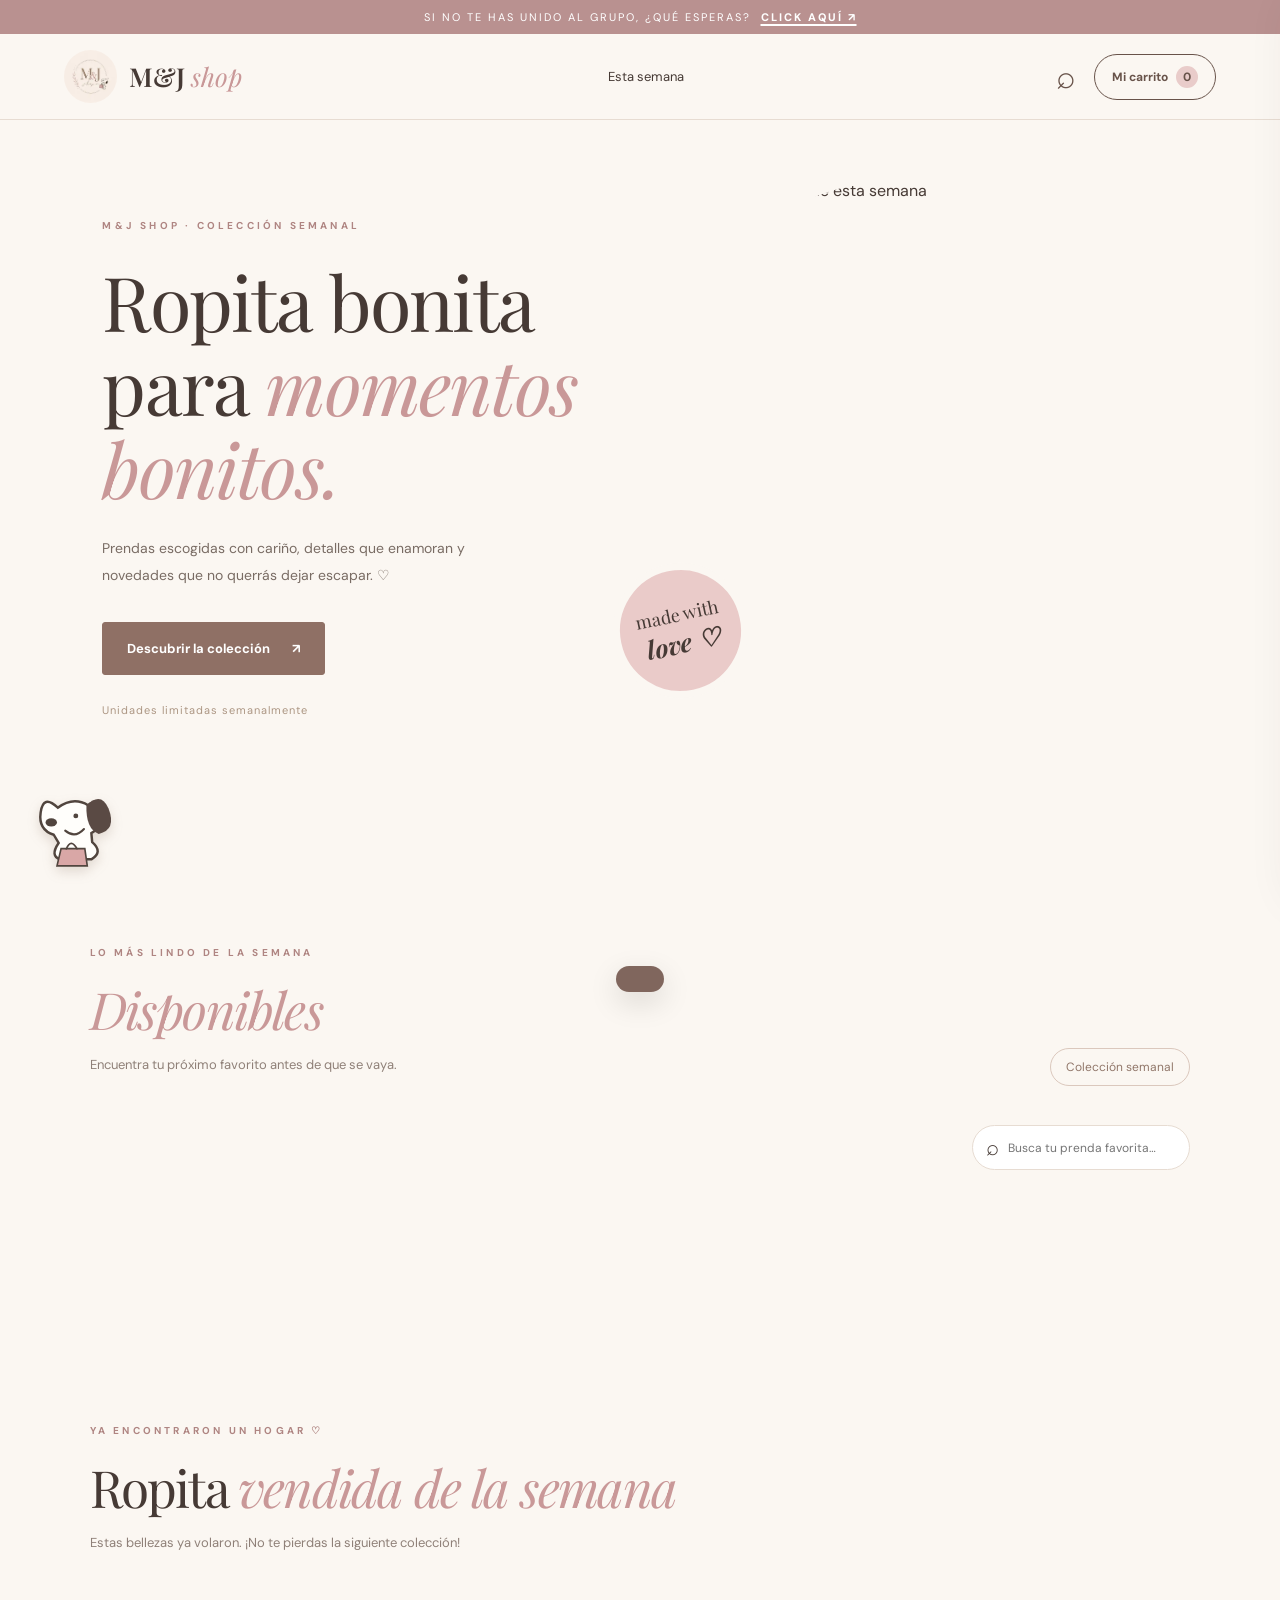
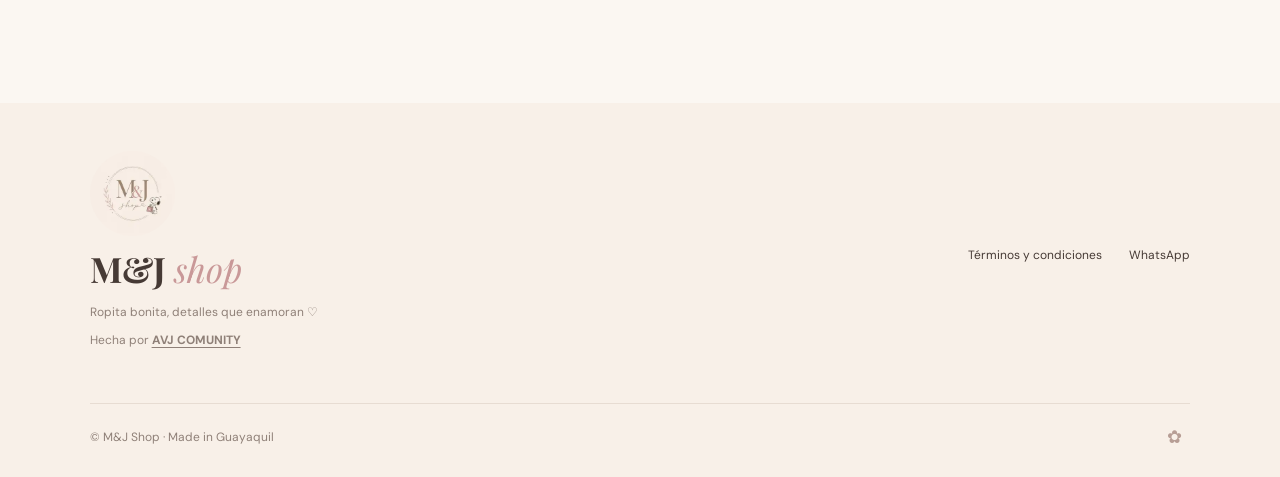
==== commit 4fb80395: "Switch M&J pages to Supabase live data and protected admin login" ====
--- a/index.html
+++ b/index.html
@@ -10,5 +10,5 @@
 </main>
 <footer><div class="footer-top"><div><img class="footer-logo shop-logo" src="images/logo-original.svg" alt="Logo original de M&J Shop"><strong>M&J <i>shop</i></strong><p>Ropita bonita, detalles que enamoran ♡</p><p class="credit">Hecha por <a href="https://avjcomunity.com/" target="_blank" rel="noopener noreferrer">AVJ COMUNITY</a></p></div><div class="footer-links"><a href="terminos.html">Términos y condiciones</a><a href="https://wa.me/593962649242" target="_blank" rel="noopener noreferrer">WhatsApp</a></div></div><div class="footer-bottom"><span>© <span id="year"></span> M&J Shop · Made in Guayaquil</span><a href="admin.html" class="admin-access" aria-label="Acceso a administración">✿</a></div></footer>
 <button id="mascot" class="mascot" title="Muéveme por la página ♡" aria-label="Snoopy movible"><img src="https://th.bing.com/th/id/R.6a2e424afc11b242599c8f81e763fe50?rik=jATXMOACWiqFMg&amp;pid=ImgRaw&amp;r=0" alt="Snoopy con bolsa de compras" draggable="false" onerror="this.onerror=null;this.src='images/mascota.svg'"></button>
-<div class="overlay" id="overlay" hidden></div><aside class="drawer" id="cartDrawer" role="dialog" aria-modal="true" aria-label="Tu carrito" aria-hidden="true"><div class="drawer-head"><div><span class="eyebrow">TUS FAVORITOS</span><h2>Mi bolsita</h2></div><button class="close" id="closeCart" aria-label="Cerrar carrito">×</button></div><div id="cartItems" class="cart-items"></div><div class="cart-footer"><div class="total"><span>Total estimado</span><strong id="cartTotal">$0.00</strong></div><p class="fineprint">Las unidades se confirmarán al realizar el pedido por WhatsApp. Agregarlas al carrito todavía no constituye una reserva.</p><button class="primary full" id="checkoutBtn">Realizar pedido ↗</button></div></aside>
-<div class="toast" id="toast" role="status" aria-live="polite"></div><script src="app.js" defer></script></body></html>+<div class="overlay" id="overlay" hidden></div><aside class="drawer" id="cartDrawer" role="dialog" aria-modal="true" aria-label="Tu carrito" aria-hidden="true"><div class="drawer-head"><div><span class="eyebrow">TUS FAVORITOS</span><h2>Mi bolsita</h2></div><button class="close" id="closeCart" aria-label="Cerrar carrito">×</button></div><div id="cartItems" class="cart-items"></div><div class="cart-footer"><div class="total"><span>Total estimado</span><strong id="cartTotal">$0.00</strong></div><p class="fineprint">Las unidades se reservan temporalmente durante 8 minutos al agregarlas. Confirma el pedido por WhatsApp antes de que venza la reserva.</p><button class="primary full" id="checkoutBtn">Realizar pedido ↗</button></div></aside>
+<div class="toast" id="toast" role="status" aria-live="polite"></div><script type="module" src="shop-live.js"></script></body></html>
--- a/styles.css
+++ b/styles.css
@@ -33,3 +33,6 @@
 .admin-row .admin-price{display:inline-block;font-family:Arial,Helvetica,sans-serif;font-weight:900;font-size:16px;letter-spacing:-.35px;line-height:1.35;font-variant-numeric:tabular-nums;color:#463a35;white-space:nowrap}
 .admin-form #pPrice{font-family:Arial,Helvetica,sans-serif;font-size:18px;font-weight:800;font-variant-numeric:tabular-nums;letter-spacing:-.25px}
 @media(max-width:400px){.cart-row .quantity-picker{gap:5px}.cart-row .quantity-picker button{min-width:36px}.cart-row .quantity-picker span{padding:0 5px}.cart-footer .total #cartTotal{font-size:26px!important}}
+
+/* Carrito más aireado y cómodo en pantallas pequeñas */
+.cart-items{padding:24px 28px}.cart-row{gap:19px;padding:22px 0;align-items:flex-start}.cart-row:first-child{padding-top:12px}.cart-row img{flex:none;width:86px;height:112px;object-fit:cover;border-radius:6px}.cart-row>div{display:flex;flex-direction:column;align-items:flex-start;gap:8px;min-width:0}.cart-row h4{margin:0;line-height:1.4}.cart-row p{margin:0}.cart-row strong{margin-top:4px}.cart-row .quantity-picker{margin:12px 0 3px;gap:12px;padding:5px 8px}.cart-row .quantity-picker button{min-width:42px;min-height:42px}.cart-row .cart-stock{margin:3px 0 0}.cart-row .remove{margin-top:4px;padding:6px 0}.cart-footer{padding:26px 28px 30px}.cart-footer .total{margin-bottom:14px}@media(max-width:480px){.cart-items{padding:18px 19px}.cart-row{gap:15px;padding:20px 0}.cart-row img{width:78px;height:104px}.cart-row .quantity-picker{gap:7px;padding:4px}.cart-row .quantity-picker button{min-width:38px;min-height:40px}.cart-footer{padding:22px 19px 26px}}
